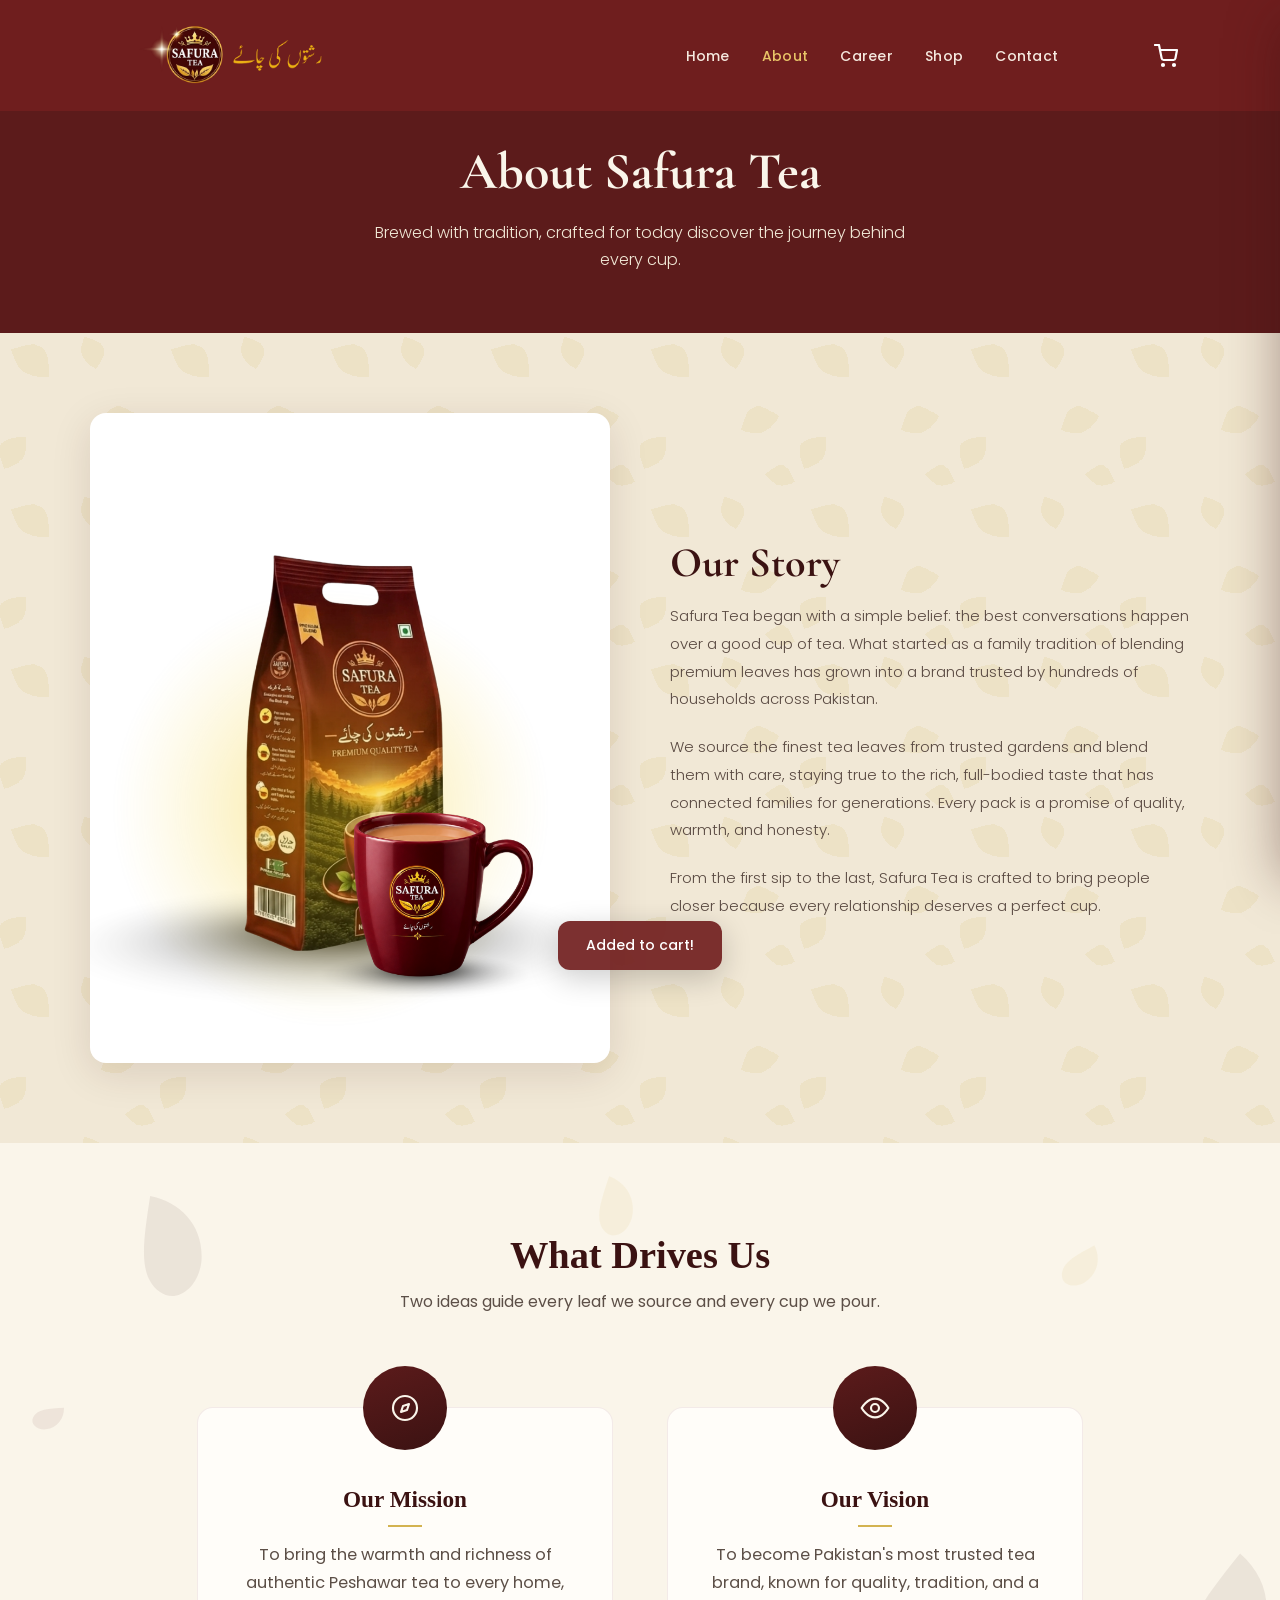
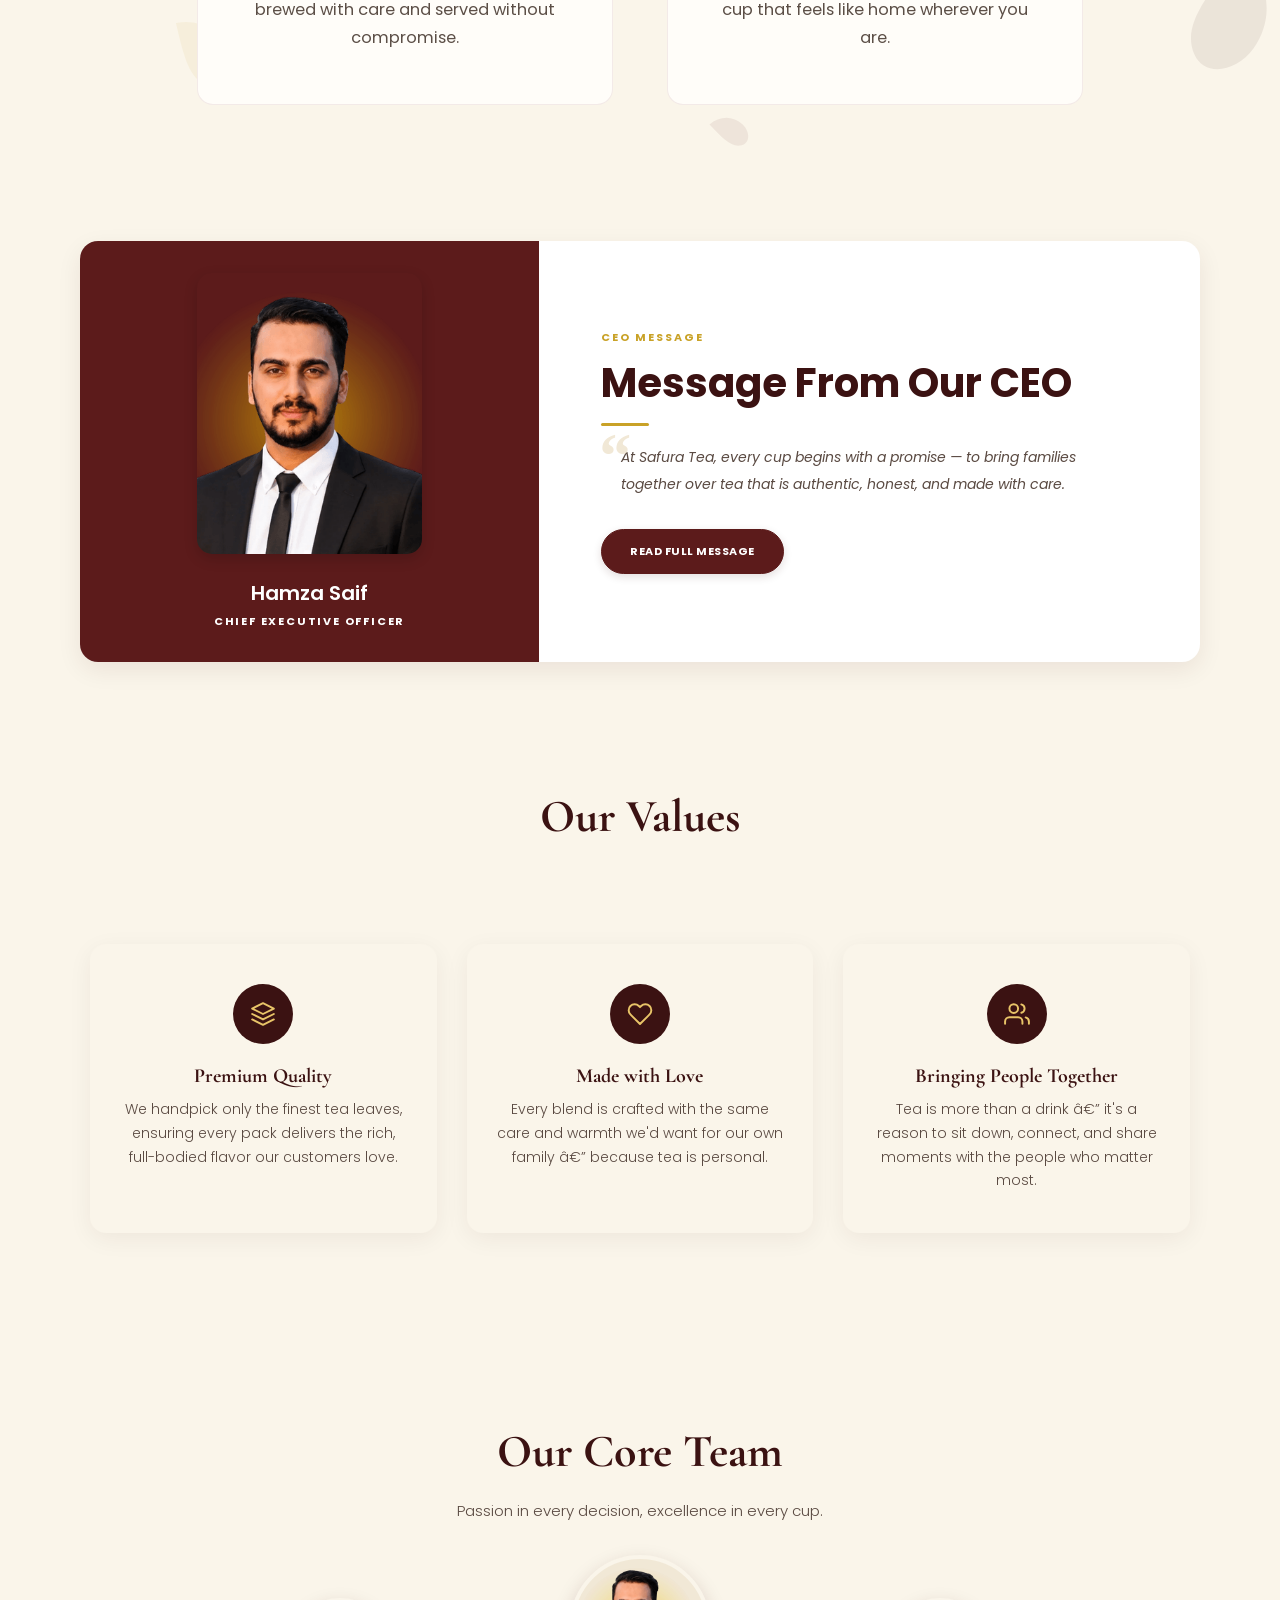
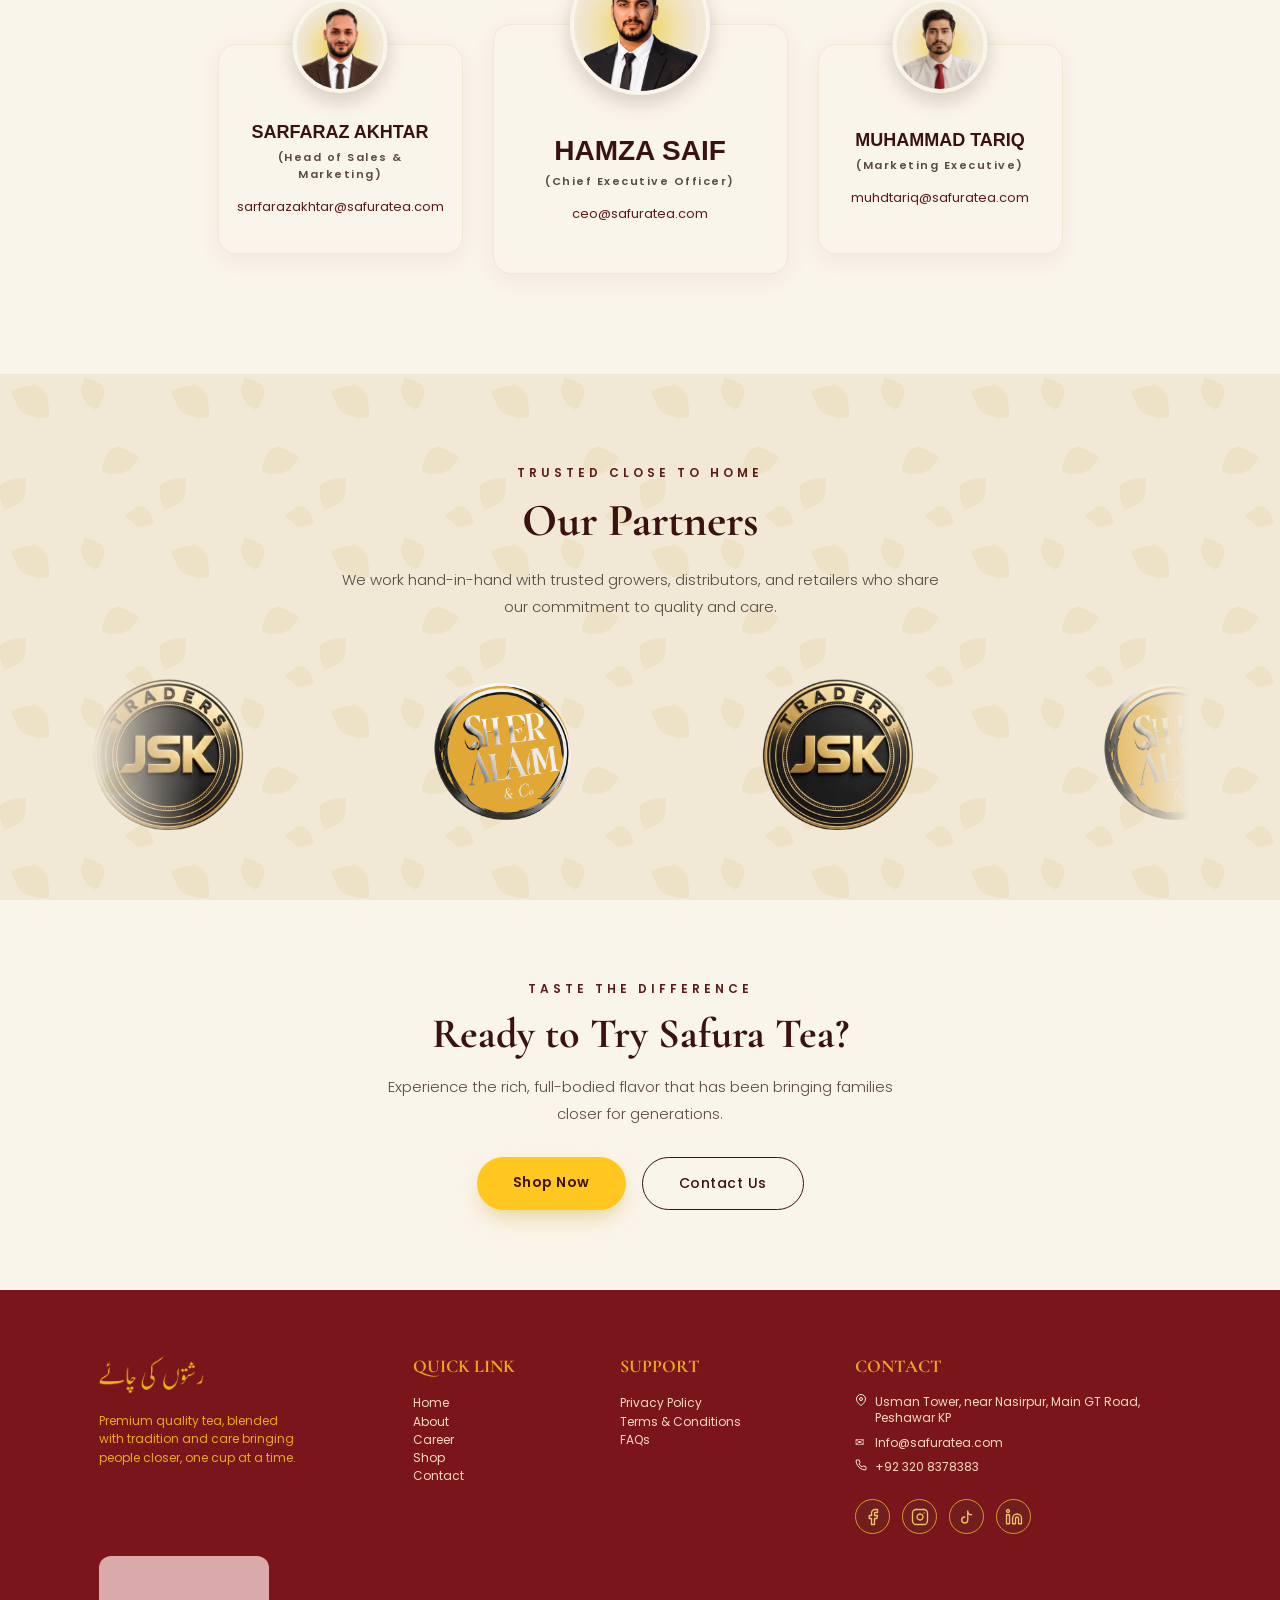
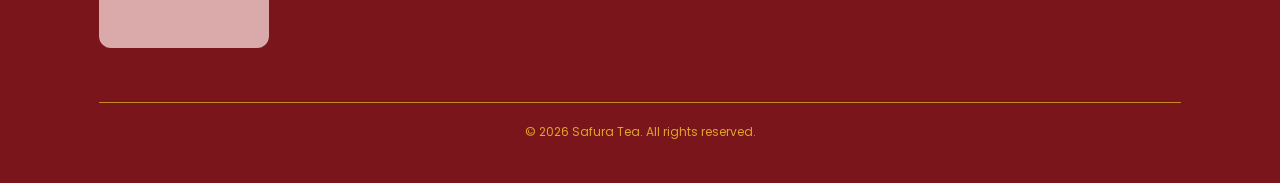
==== about/index.html @ 5a447c7a "Add clean page URLs" ====
<!DOCTYPE html>
<html lang="en">
<head>
<meta charset="UTF-8">
<meta name="viewport" content="width=device-width, initial-scale=1.0">
<base href="/">
<title>About Us — Safura Tea</title>
<meta name="description" content="Learn how Safura Tea blends premium leaves with tradition and care â€” bringing families closer, one cup at a time.">
<meta name="theme-color" content="#3b1212">
<link rel="preconnect" href="https://fonts.googleapis.com">
<link rel="preconnect" href="https://fonts.gstatic.com" crossorigin>
<link href="https://fonts.googleapis.com/css2?family=Cormorant+Garamond:wght@500;600;700&family=Poppins:wght@300;400;500;600;700&display=swap" rel="stylesheet">
<link rel="stylesheet" href="css/style.css?v=5">
<link rel="stylesheet" href="css/about.css">
<noscript>
  <style>
    .section-reveal, .reveal-left, .reveal-right { opacity: 1 !important; transform: none !important; }
  </style>
</noscript>
</head>
<body>

<!-- NAVBAR -->
<nav class="navbar">
  <div class="nav-left">
    <img src="assets/images/Logo-3.webp" alt="Safura Tea logo">
  </div>
  <ul class="nav-links" id="navLinks">
    <li><a href="/#home">Home</a></li>
    <li><a href="/about" style="color:var(--gold-light);">About</a></li>
    <li><a href="/career">Career</a></li>
    <li><a href="/shop">Shop</a></li>
    <li><a href="/contact">Contact</a></li>
  </ul>
  <div class="nav-right">
    <button class="cart-btn" aria-label="Cart">
      <svg viewBox="0 0 24 24" fill="none" stroke-width="1.8" stroke-linecap="round" stroke-linejoin="round"><circle cx="9" cy="21" r="1"/><circle cx="20" cy="21" r="1"/><path d="M1 1h4l2.68 13.39a2 2 0 0 0 2 1.61h9.72a2 2 0 0 0 2-1.61L23 6H6"/></svg>
      <span class="cart-count">0</span>
    </button>
    <div class="hamburger" id="hamburger" role="button" aria-label="Menu">
      <span></span><span></span><span></span>
    </div>
  </div>
</nav>

<!-- ABOUT HERO -->
<div class="about-hero">
  <h1>About Safura Tea</h1>
  <p>Brewed with tradition, crafted for today discover the journey behind every cup.</p>
</div>

<!-- ABOUT STORY -->
<section class="about-story section-reveal" id="story">
  <div class="about-story-grid">
    <div class="about-story-img reveal-left">
      <img src="assets/images/product-1.png" alt="Safura Tea pack">
    </div>
    <div class="about-story-text reveal-right">
      <h2>Our Story</h2>
      <p>Safura Tea began with a simple belief: the best conversations happen over a good cup of tea. What started as a family tradition of blending premium leaves has grown into a brand trusted by hundreds of households across Pakistan.</p>
      <p>We source the finest tea leaves from trusted gardens and blend them with care, staying true to the rich, full-bodied taste that has connected families for generations. Every pack is a promise of quality, warmth, and honesty.</p>
      <p>From the first sip to the last, Safura Tea is crafted to bring people closer because every relationship deserves a perfect cup.</p>
    </div>
  </div>
</section>

<!-- ABOUT MISSION & VISION -->
<section class="mv-section">
  <div class="mv-leaf" style="top:6%;  left:8%;  width:130px; height:130px; transform:rotate(-18deg);">
    <svg viewBox="0 0 100 100"><path d="M50 8c22 12 32 36 22 60-8 18-28 26-38 12-12-17 0-40 16-72z" fill="var(--maroon-dark)"/></svg>
  </div>
  <div class="mv-leaf" style="top:14%; left:82%; width:60px;  height:60px; transform:rotate(35deg);">
    <svg viewBox="0 0 100 100"><path d="M50 8c22 12 32 36 22 60-8 18-28 26-38 12-12-17 0-40 16-72z" fill="var(--gold)"/></svg>
  </div>
  <div class="mv-leaf" style="top:38%; left:2%;  width:44px;  height:44px; transform:rotate(60deg);">
    <svg viewBox="0 0 100 100"><path d="M50 8c22 12 32 36 22 60-8 18-28 26-38 12-12-17 0-40 16-72z" fill="var(--maroon)"/></svg>
  </div>
  <div class="mv-leaf" style="top:70%; left:12%; width:95px;  height:95px; transform:rotate(-40deg);">
    <svg viewBox="0 0 100 100"><path d="M50 8c22 12 32 36 22 60-8 18-28 26-38 12-12-17 0-40 16-72z" fill="var(--gold)"/></svg>
  </div>
  <div class="mv-leaf" style="top:60%; left:90%; width:150px; height:150px; transform:rotate(12deg);">
    <svg viewBox="0 0 100 100"><path d="M50 8c22 12 32 36 22 60-8 18-28 26-38 12-12-17 0-40 16-72z" fill="var(--maroon-dark)"/></svg>
  </div>
  <div class="mv-leaf" style="top:85%; left:55%; width:52px;  height:52px; transform:rotate(-70deg);">
    <svg viewBox="0 0 100 100"><path d="M50 8c22 12 32 36 22 60-8 18-28 26-38 12-12-17 0-40 16-72z" fill="var(--maroon)"/></svg>
  </div>
  <div class="mv-leaf" style="top:4%;  left:45%; width:75px;  height:75px; transform:rotate(-8deg);">
    <svg viewBox="0 0 100 100"><path d="M50 8c22 12 32 36 22 60-8 18-28 26-38 12-12-17 0-40 16-72z" fill="var(--gold)"/></svg>
  </div>

  <div class="mv-section-head">
    <h2>What Drives Us</h2>
    <p>Two ideas guide every leaf we source and every cup we pour.</p>
  </div>

  <div class="mv-grid">

    <div class="mv-card">
      <div class="mv-icon">
        <svg viewBox="0 0 24 24">
          <circle cx="12" cy="12" r="9"/>
          <polygon points="15 9 13.5 13.5 9 15 10.5 10.5 15 9"/>
        </svg>
      </div>
      <h3>Our Mission</h3>
      <p>To bring the warmth and richness of authentic Peshawar tea to every home, brewed with care and served without compromise.</p>
    </div>

    <div class="mv-card">
      <div class="mv-icon">
        <svg viewBox="0 0 24 24">
          <path d="M2 12s4-7 10-7 10 7 10 7-4 7-10 7-10-7-10-7z"/>
          <circle cx="12" cy="12" r="3"/>
        </svg>
      </div>
      <h3>Our Vision</h3>
      <p>To become Pakistan's most trusted tea brand, known for quality, tradition, and a cup that feels like home wherever you are.</p>
    </div>

  </div>
</section>

<!-- ABOUT CEO MESSAGE -->
<section class="ceo-message section-reveal" id="ceo-message">
  <div class="ceo-message-inner">
    <div class="ceo-message-profile">
      <div class="ceo-message-photo">
        <img src="assets/images/CEO.png" alt="Hamza Saif, CEO and Founder of Safura Tea">
      </div>
      <div class="ceo-message-name">Hamza Saif</div>
      <div class="ceo-message-role">Chief Executive Officer</div>
    </div>
    <div class="ceo-message-content">
      <div class="eyebrow">CEO Message</div>
      <h2 class="section-title">Message From Our CEO</h2>
      <p class="ceo-message-lead">At Safura Tea, every cup begins with a promise — to bring families together over tea that is authentic, honest, and made with care.</p>
      <div class="ceo-message-full" id="ceoMessageFull" hidden>
        <p>Safura Tea was built on a love of tea and the moments it brings to life. From a quiet cup at the start of the day to conversations shared with family and friends, we believe tea has a special way of bringing people closer.</p>
        <p>We carefully select and blend tea leaves to create the rich, satisfying taste our customers look forward to. Quality, care, and respect for the traditions behind every cup guide the work we do.</p>
        <p>Thank you for making Safura Tea part of your homes and your everyday moments. We remain committed to serving you with honesty and care, and to making every cup feel like a warm welcome.</p>
        <p class="ceo-message-sign">Hamza Saif<br><span>Chief Executive Officer, Safura Tea</span></p>
      </div>
      <button class="ceo-message-btn" id="ceoMessageToggle"
              aria-expanded="false" aria-controls="ceoMessageFull">Read Full Message</button>
    </div>
  </div>
</section>

<!-- ABOUT VALUES -->
<section class="about-values section-reveal" id="values">
  <div class="section-inner" >
    <h2 class="section-title">Our Values</h2>
  </div>
  <div class="about-values-grid">
    <div class="about-value-card">
      <div class="about-value-icon">
        <svg viewBox="0 0 24 24" fill="none" stroke-width="1.8" stroke-linecap="round" stroke-linejoin="round">
          <path d="M12 2L2 7l10 5 10-5-10-5z"/>
          <path d="M2 17l10 5 10-5"/>
          <path d="M2 12l10 5 10-5"/>
        </svg>
      </div>
      <h3>Premium Quality</h3>
      <p>We handpick only the finest tea leaves, ensuring every pack delivers the rich, full-bodied flavor our customers love.</p>
    </div>
    <div class="about-value-card">
      <div class="about-value-icon">
        <svg viewBox="0 0 24 24" fill="none" stroke-width="1.8" stroke-linecap="round" stroke-linejoin="round">
          <path d="M20.84 4.61a5.5 5.5 0 0 0-7.78 0L12 5.67l-1.06-1.06a5.5 5.5 0 0 0-7.78 7.78l1.06 1.06L12 21.23l7.78-7.78 1.06-1.06a5.5 5.5 0 0 0 0-7.78z"/>
        </svg>
      </div>
      <h3>Made with Love</h3>
      <p>Every blend is crafted with the same care and warmth we'd want for our own family â€” because tea is personal.</p>
    </div>
    <div class="about-value-card">
      <div class="about-value-icon">
        <svg viewBox="0 0 24 24" fill="none" stroke-width="1.8" stroke-linecap="round" stroke-linejoin="round">
          <path d="M17 21v-2a4 4 0 0 0-4-4H5a4 4 0 0 0-4 4v2"/>
          <circle cx="9" cy="7" r="4"/>
          <path d="M23 21v-2a4 4 0 0 0-3-3.87"/>
          <path d="M16 3.13a4 4 0 0 1 0 7.75"/>
        </svg>
      </div>
      <h3>Bringing People Together</h3>
      <p>Tea is more than a drink â€” it's a reason to sit down, connect, and share moments with the people who matter most.</p>
    </div>
  </div>
</section>

<!-- ABOUT TEAM -->
<section class="about-team section-reveal" id="team">
  <div class="section-inner">
    <h2 class="section-title">Our Core Team</h2>
    <p class="team-intro">Passion in every decision, excellence in every cup.</p>
  </div>
  <div class="team-grid">

    <div class="team-card team-card-side">
      <div class="team-photo-circle">
        <img src="assets/images/Head of Sales & Marketing.png" alt="Photo of Sales Manager">
      </div>
      <div class="team-info">
        <h3>SARFARAZ AKHTAR</h3>
        <span class="team-role">(Head of Sales & Marketing)</span>
        <div class="team-contact">
          <a href="mailto:sarfarazakhtar@safuratea.com" target="_blank" rel="noopener noreferrer">
            <!-- <svg viewBox="0 0 24 24" fill="none" stroke-width="1.8" stroke-linecap="round" stroke-linejoin="round"><path d="M4 4h16c1.1 0 2 .9 2 2v12c0 1.1-.9 2-2 2H4c-1.1 0-2-.9-2-2V6c0-1.1.9-2 2-2z"/><path d="M22 6l-10 7L2 6"/></svg> -->
            <span>sarfarazakhtar@safuratea.com</span>
          </a>
        </div>
      </div>
    </div>

    <div class="team-card ceo-card">
      <div class="team-photo-circle">
        <img src="assets/images/CEO.png" alt="Photo of the CEO and Founder">
      </div>
      <div class="team-info">
        <h3>HAMZA SAIF</h3>
        <span class="team-role">(Chief Executive Officer)</span>
        <div class="team-contact">
          <a href="mailto:ceo@safuratea.com" target="_blank" rel="noopener noreferrer">
            <!-- <svg viewBox="0 0 24 24" fill="none" stroke-width="1.8" stroke-linecap="round" stroke-linejoin="round"><path d="M4 4h16c1.1 0 2 .9 2 2v12c0 1.1-.9 2-2 2H4c-1.1 0-2-.9-2-2V6c0-1.1.9-2 2-2z"/><path d="M22 6l-10 7L2 6"/></svg> -->
            <span>ceo@safuratea.com</span>
          </a>
        </div>
      </div>
    </div>

    <div class="team-card team-card-side">
      <div class="team-photo-circle">
        <img src="assets/images/Digital Marketing Executive.png" alt="Photo of Marketing Executive">
      </div>
      <div class="team-info">
        <h3>MUHAMMAD TARIQ</h3>
        <span class="team-role">(Marketing Executive)</span>
        <div class="team-contact">
          <a href="mailto:muhdtariq@safuratea.com" target="_blank" rel="noopener noreferrer">
            <!-- <svg viewBox="0 0 24 24" fill="none" stroke-width="1.8" stroke-linecap="round" stroke-linejoin="round"><path d="M4 4h16c1.1 0 2 .9 2 2v12c0 1.1-.9 2-2 2H4c-1.1 0-2-.9-2-2V6c0-1.1.9-2 2-2z"/><path d="M22 6l-10 7L2 6"/></svg> -->
            <span>muhdtariq@safuratea.com</span>
          </a>
        </div>
      </div>
    </div>

  </div>
</section>

<!-- ================= ABOUT PARTNERS ================= -->
<section class="about-partners section-reveal" id="partners">
  <div class="section-inner" style="text-align:center; margin-bottom:50px;">
    <div class="eyebrow">Trusted Close To Home</div>
    <h2 class="section-title">Our Partners</h2>
    <p class="partners-intro">We work hand-in-hand with trusted growers, distributors, and retailers who share our commitment to quality and care.</p>
  </div>

  <div class="partners-marquee">
    <div class="partners-track">
      <!-- Set 1 -->
      <!-- <div class="partner-logo">
        <img src="assets/images/Logo-1.png" alt="Partner logo">
      </div> -->
      <div class="partner-logo">
        <img src="assets/images/JSK.png" alt="Partner logo">
      </div>
      <div class="partner-logo">
        <img src="assets/images/SHER ALAM.png" alt="Partner logo">
      </div>
      <!-- Set 2 (duplicate for seamless loop) -->
      <div class="partner-logo">
        <img src="assets/images/JSK.png" alt="Partner logo">
      </div>
      <div class="partner-logo">
        <img src="assets/images/SHER ALAM.png" alt="Partner logo">
      </div>
    </div>
  </div>
</section>

<!-- ABOUT CTA -->
<section class="about-cta">
  <div class="eyebrow">Taste the Difference</div>
  <h2 class="section-title">Ready to Try Safura Tea?</h2>
  <p>Experience the rich, full-bodied flavor that has been bringing families closer for generations.</p>
  <div style="display:flex; gap:16px; justify-content:center; flex-wrap:wrap;">
    <a href="/shop" class="btn-gold">Shop Now</a>
    <a href="/contact" class="btn-outline" style="color:var(--maroon-dark); border-color:var(--maroon-dark);">Contact Us</a>
  </div>
</section>

<!-- FOOTER -->
<footer>
  <div class="footer-grid">
    <div class="footer-col">
      <div class="footer-brand">
        <img src="assets/images/ReshtooTea_Urdu-footer.png" alt="Safura Tea logo" loading="lazy">
      </div>
      <p class="footer-desc">Premium quality tea, blended with tradition and care bringing people closer, one cup at
        a time.</p>
    </div>
    <div class="footer-col">
      <!-- <h4>Quick Links</h4> -->
      <h3>Quick Link</h3>
      <a href="/#home">Home</a>
      <a href="/about">About</a>
      <a href="/career">Career</a>
      <a href="/shop">Shop</a>
      <a href="/contact">Contact</a>
    </div>
    <div class="footer-col">
      <!-- <h4>Support</h4> -->
      <h3>Support</h3>
      <a href="#">Privacy Policy </a>
      <a href="#">Terms &amp; Conditions</a>
      <a href="#">FAQs</a>
    </div>
    <div class="footer-col">
      <!-- <h4>Get in Touch</h4> -->
      <h3>Contact</h3>
      <p>Usman Tower, near Nasirpur, Main GT Road, Peshawar KP</p>
      <p>Info@safuratea.com</p>
      <p>+92 320 8378383</p>

      <div class="footer-social" aria-label="Safura Tea social media">
        <div class="social-links">
          <a href="https://www.facebook.com/safurateaofficial" target="_blank" rel="noopener noreferrer" class="social-link" aria-label="Facebook"><svg
              viewBox="0 0 24 24" fill="none" stroke-width="1.8" stroke-linecap="round" stroke-linejoin="round">
              <path d="M18 2h-3a5 5 0 0 0-5 5v3H7v4h3v8h4v-8h3l1-4h-4V7a1 1 0 0 1 1-1h3z" />
            </svg></a>
          <a href="https://www.instagram.com/safurateaofficial/" target="_blank" rel="noopener noreferrer" class="social-link" aria-label="Instagram"><svg
              viewBox="0 0 24 24" fill="none" stroke-width="1.8" stroke-linecap="round" stroke-linejoin="round">
              <rect x="2" y="2" width="20" height="20" rx="5" ry="5" />
              <path d="M16 11.37A4 4 0 1 1 12.63 8 4 4 0 0 1 16 11.37z" />
              <line x1="17.5" y1="6.5" x2="17.51" y2="6.5" />
            </svg></a>
          <a href="https://www.tiktok.com/@safurateaofficial" target="_blank" rel="noopener noreferrer" class="social-link" aria-label="TikTok"><svg
              viewBox="0 0 24 24" fill="none" stroke-width="1.8" stroke-linecap="round" stroke-linejoin="round">
              <path d="M9 12a4 4 0 1 0 4 4V4a5 5 0 0 0 5 5" />
            </svg></a>
          <a href="https://www.linkedin.com/company/safuratea/" target="_blank" rel="noopener noreferrer" class="social-link" aria-label="LinkedIn"><svg
              viewBox="0 0 24 24" fill="none" stroke-width="1.8" stroke-linecap="round" stroke-linejoin="round">
              <path d="M16 8a6 6 0 0 1 6 6v7h-4v-7a2 2 0 0 0-2-2 2 2 0 0 0-2 2v7h-4v-7a6 6 0 0 1 6-6z" />
              <rect x="2" y="9" width="4" height="12" />
              <circle cx="4" cy="4" r="2" />
            </svg></a>
        </div>
      </div>
    </div>

    <div class="footer-right">
      <div class="location">
        <h4>Our Location</h4>
        <a href="https://www.google.com/maps/search/?api=1&query=Usman+Tower+near+Nasirpur+Main+GT+Road+Peshawar+KP"
          target="_blank" rel="noopener noreferrer" class="map-link">
          <div class="map-container">
            <iframe
              src="https://maps.google.com/maps?q=Usman+Tower+near+Nasirpur+Main+GT+Road+Peshawar+KP&t=&z=15&ie=UTF8&iwloc=&output=embed"
              width="100%" height="150" style="border:0; pointer-events: none;" allowfullscreen="" loading="lazy"
              referrerpolicy="no-referrer-when-downgrade">
            </iframe>
            <div class="map-overlay">
              <span class="map-pin"></span>
              <span class="map-label">Open in Google Maps</span>
            </div>
          </div>
        </a>
        <p class="address-text">Usman Tower, near Nasirpur, Main GT Road, Peshawar KP</p>
      </div>

      <div class="barcode">
        <h4>Scan for Details</h4>
        <div class="barcode-img">
          <img
            src="https://api.qrserver.com/v1/create-qr-code/?size=200x200&bgcolor=FAF5EA&color=3B1F2B&data=Safura%20Tea%0AProduct%3A%20Premium%20Tea%20500g%0ALocation%3A%20Usman%20Tower%2C%20near%20Nasirpur%2C%20Main%20GT%20Road%2C%20Peshawar%20KP%0APhone%3A%20%2B92%20300%200000000%0AEmail%3A%20hello%40safuratea.pk"
            alt="Safura Tea QR Code" width="160" height="160">
        </div>
      </div>
    </div>
  </div>
  <div class="footer-bottom">
    <span>&copy; 2026 Safura Tea. All rights reserved.</span>
    <span>Designed with care for tea lovers.</span>
  </div>
</footer>

<div class="toast" id="toast">Added to cart!</div>
<script src="js/script.js?v=3"></script>

</body>
</html>
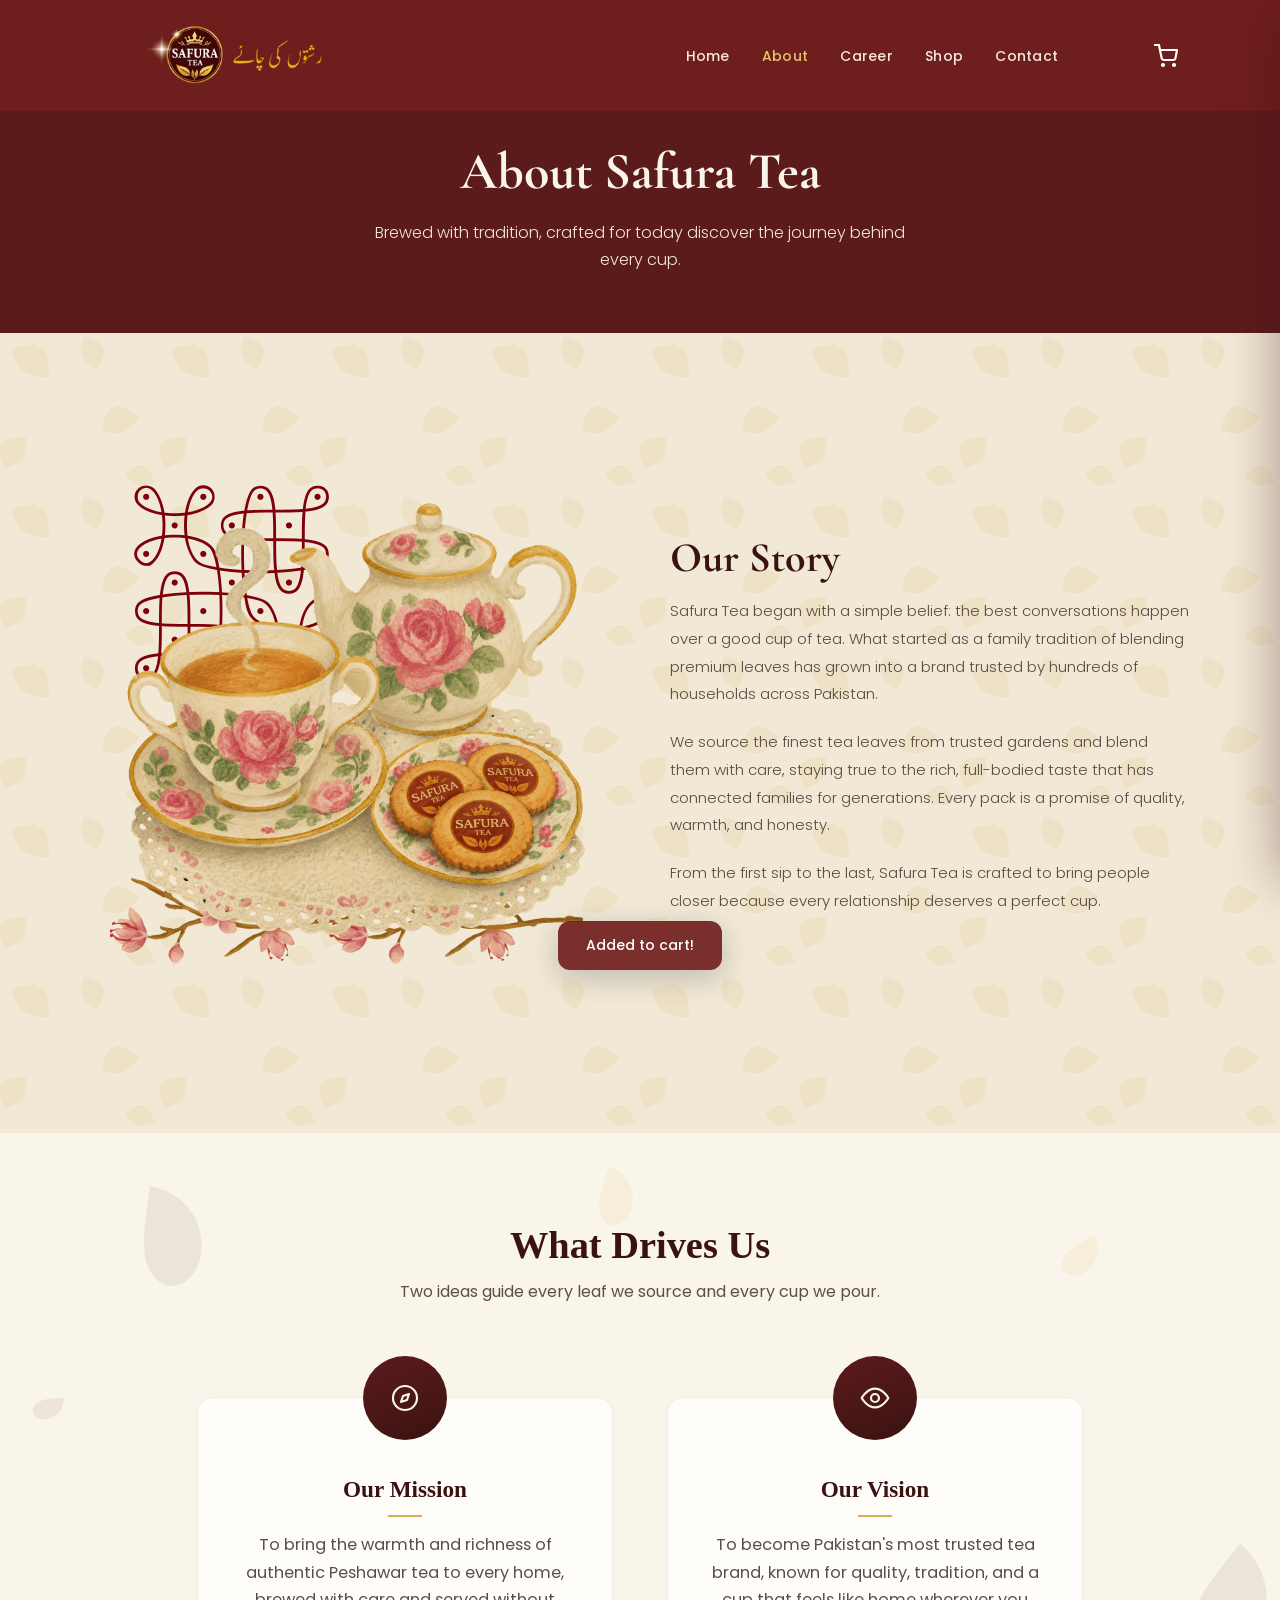
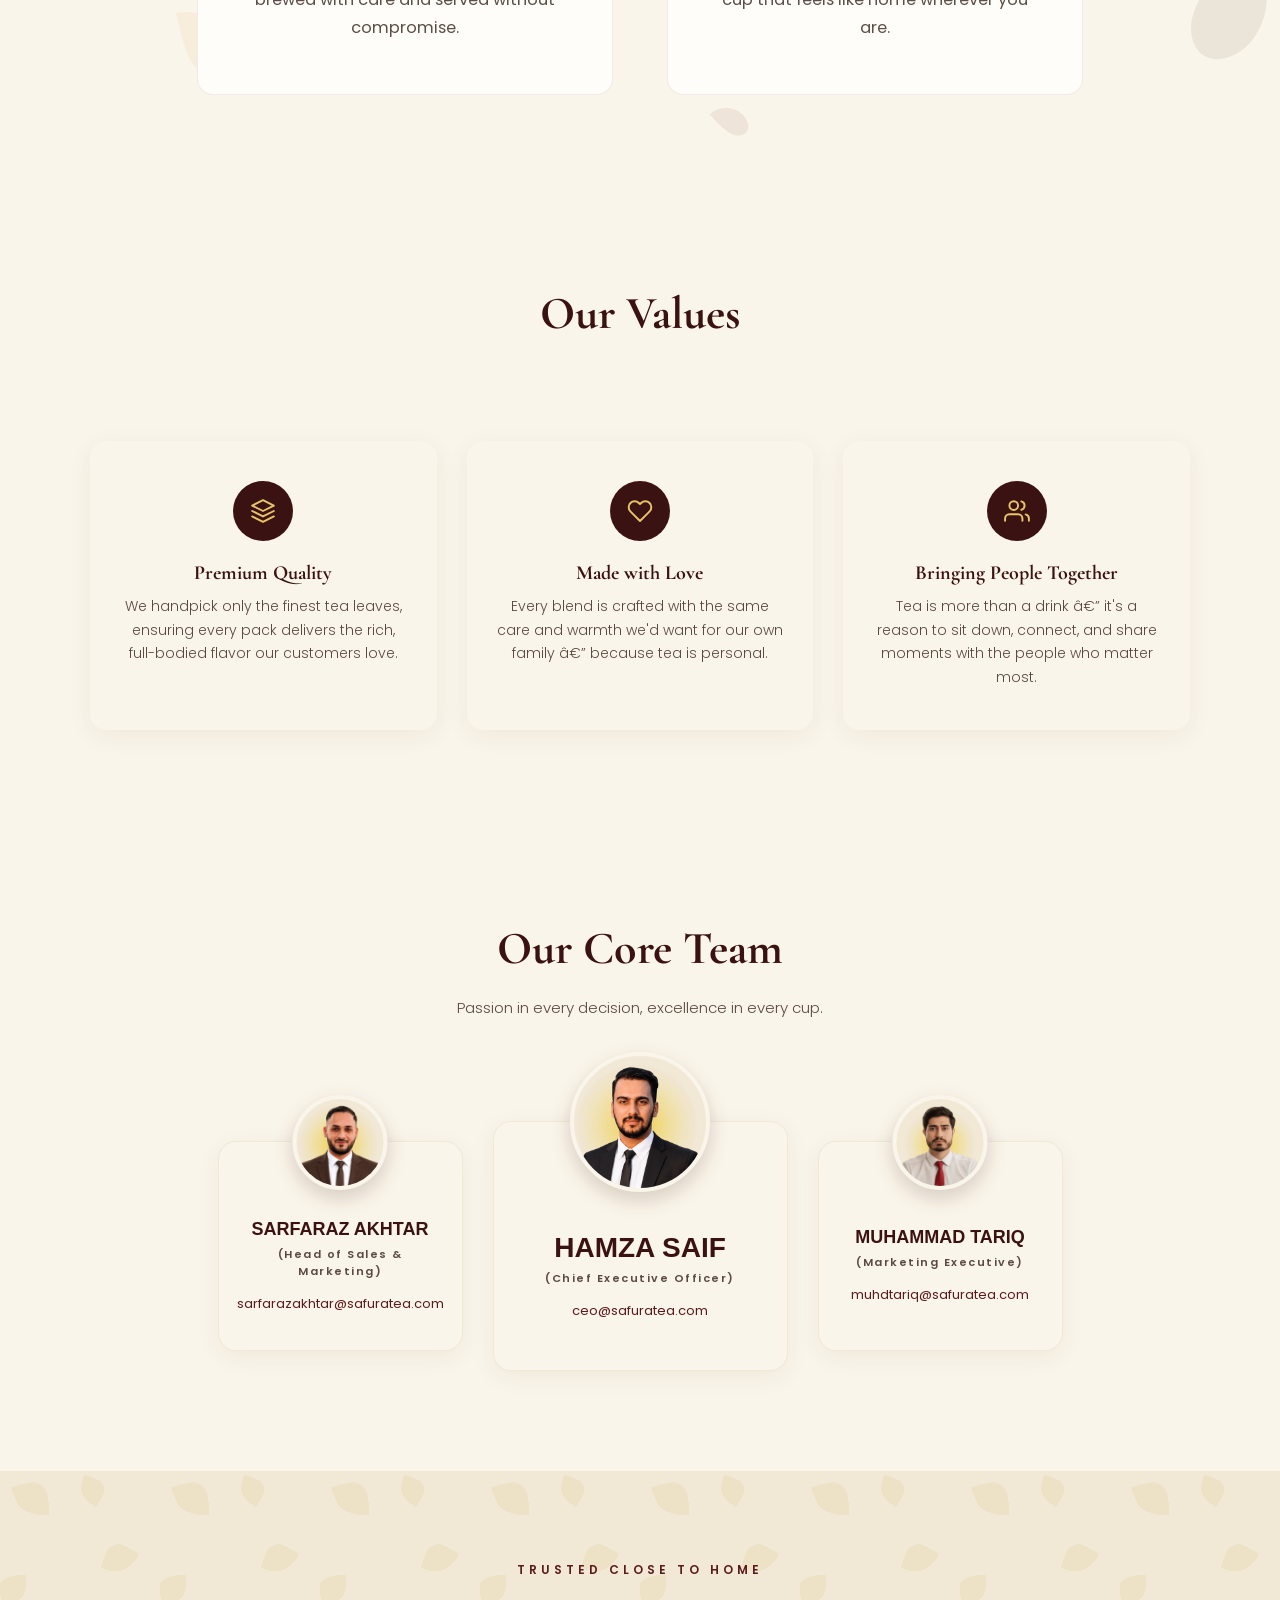
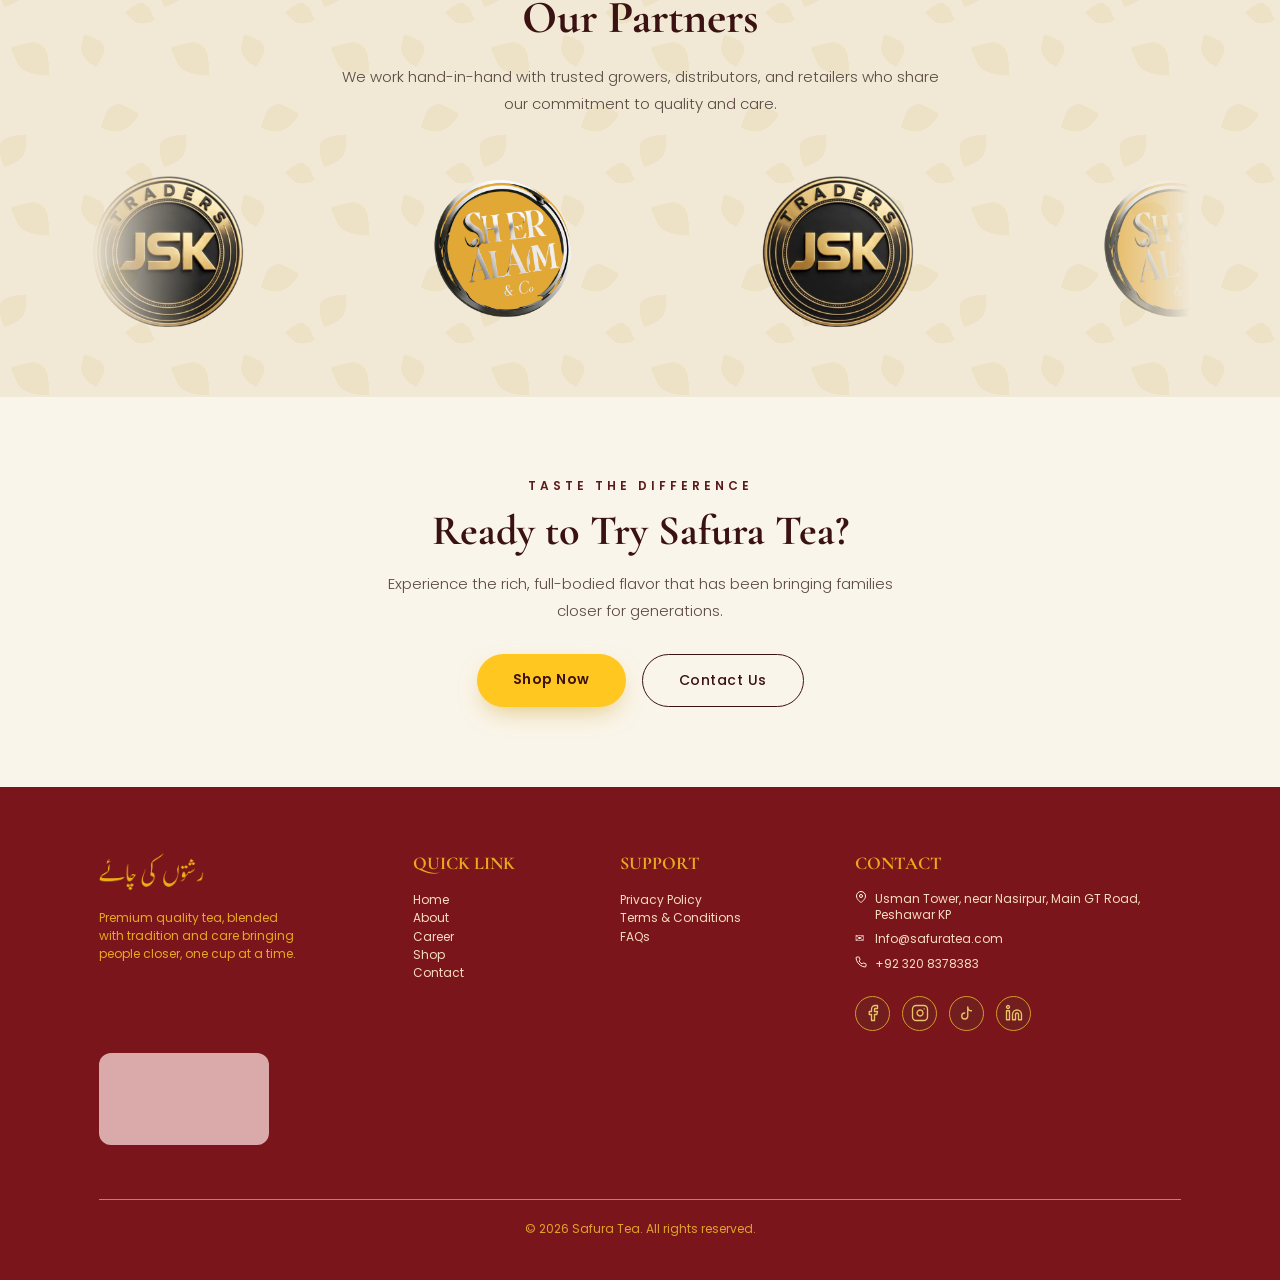
==== commit cd4c8879: "Update the Home page image, story image and more changed" ====
--- a/about/index.html
+++ b/about/index.html
@@ -121,30 +121,31 @@
 </section>
 
 <!-- ABOUT CEO MESSAGE -->
-<section class="ceo-message section-reveal" id="ceo-message">
+<!-- <section class="ceo-message section-reveal" id="ceo-message">
   <div class="ceo-message-inner">
     <div class="ceo-message-profile">
       <div class="ceo-message-photo">
-        <img src="assets/images/CEO.png" alt="Hamza Saif, CEO and Founder of Safura Tea">
-      </div>
-      <div class="ceo-message-name">Hamza Saif</div>
-      <div class="ceo-message-role">Chief Executive Officer</div>
+        <img src="assets/images/CEO Message Pic.jpeg" alt="Hamza Saif, CEO and Founder of Safura Tea">
+      </div>
+      <div class="ceo-message-identity">
+        <div class="ceo-message-name">Hamza Saif</div>
+        <div class="ceo-message-role">Chief Executive Officer</div>
+      </div>
     </div>
     <div class="ceo-message-content">
       <div class="eyebrow">CEO Message</div>
-      <h2 class="section-title">Message From Our CEO</h2>
-      <p class="ceo-message-lead">At Safura Tea, every cup begins with a promise — to bring families together over tea that is authentic, honest, and made with care.</p>
+      <h2 class="section-title">From the Desk of Our CEO</h2>
+      <p class="ceo-message-lead">At Safura Tea, we believe that every cup of tea represents more than taste—it represents connection, tradition, and relationships.When we started Safura Tea, our vision was simple: to bring premium-quality tea with an authentic taste to Pakistani households while building a brand founded on trust, consistency, and excellence.</p>
       <div class="ceo-message-full" id="ceoMessageFull" hidden>
-        <p>Safura Tea was built on a love of tea and the moments it brings to life. From a quiet cup at the start of the day to conversations shared with family and friends, we believe tea has a special way of bringing people closer.</p>
-        <p>We carefully select and blend tea leaves to create the rich, satisfying taste our customers look forward to. Quality, care, and respect for the traditions behind every cup guide the work we do.</p>
-        <p>Thank you for making Safura Tea part of your homes and your everyday moments. We remain committed to serving you with honesty and care, and to making every cup feel like a warm welcome.</p>
-        <p class="ceo-message-sign">Hamza Saif<br><span>Chief Executive Officer, Safura Tea</span></p>
+        <p>Our journey has started from Peshawar, and our ambition is to take the Safura Tea experience to households across Pakistan. As we grow, our commitment remains the same—to deliver quality in every pack, consistency in every cup, and value to every customer and partner.</p>
+        <p>We are grateful to our customers, distributors, retailers, and team members who are becoming part of this journey. Their trust inspires us to keep improving and moving forward.</p>
+        <p>Safura Tea is more than a tea brand. It is our commitment to quality, our respect for tradition, and our belief in the power of relationships.</p>
       </div>
       <button class="ceo-message-btn" id="ceoMessageToggle"
               aria-expanded="false" aria-controls="ceoMessageFull">Read Full Message</button>
     </div>
   </div>
-</section>
+</section> -->
 
 <!-- ABOUT VALUES -->
 <section class="about-values section-reveal" id="values">
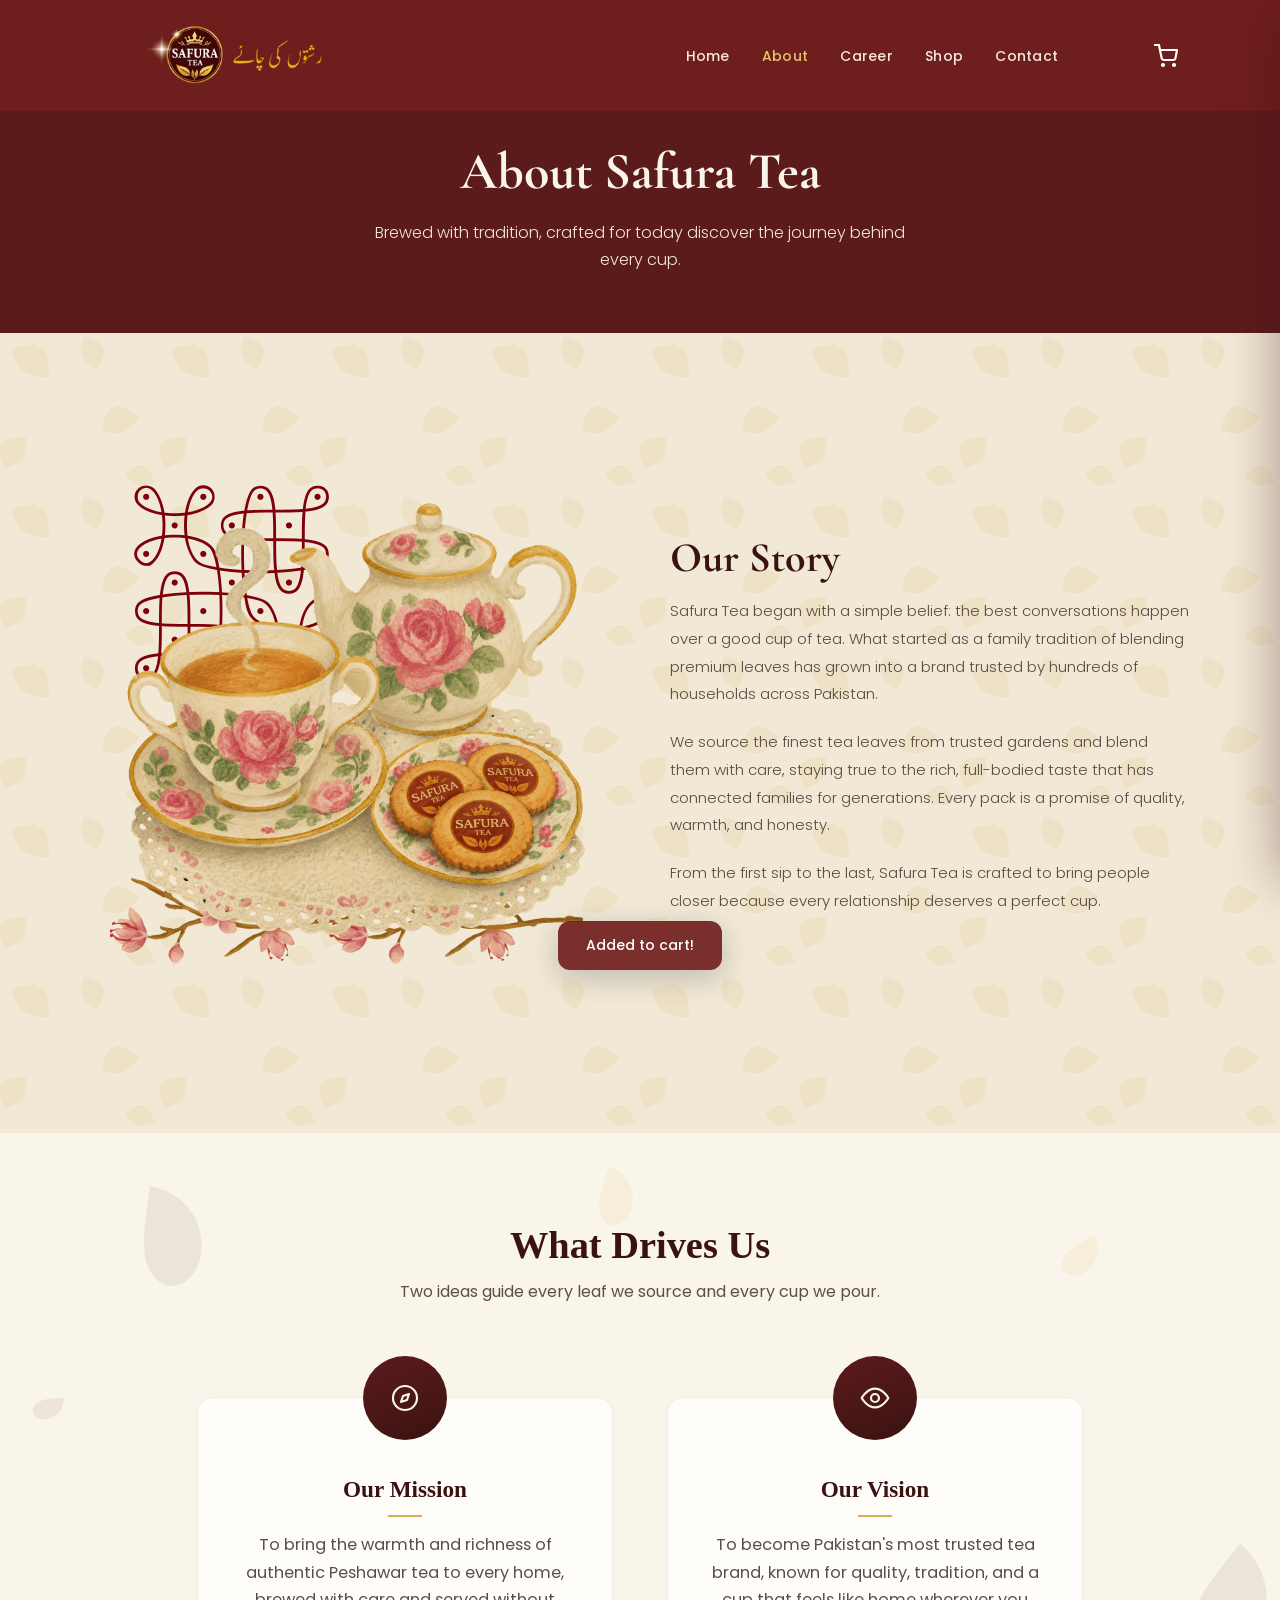
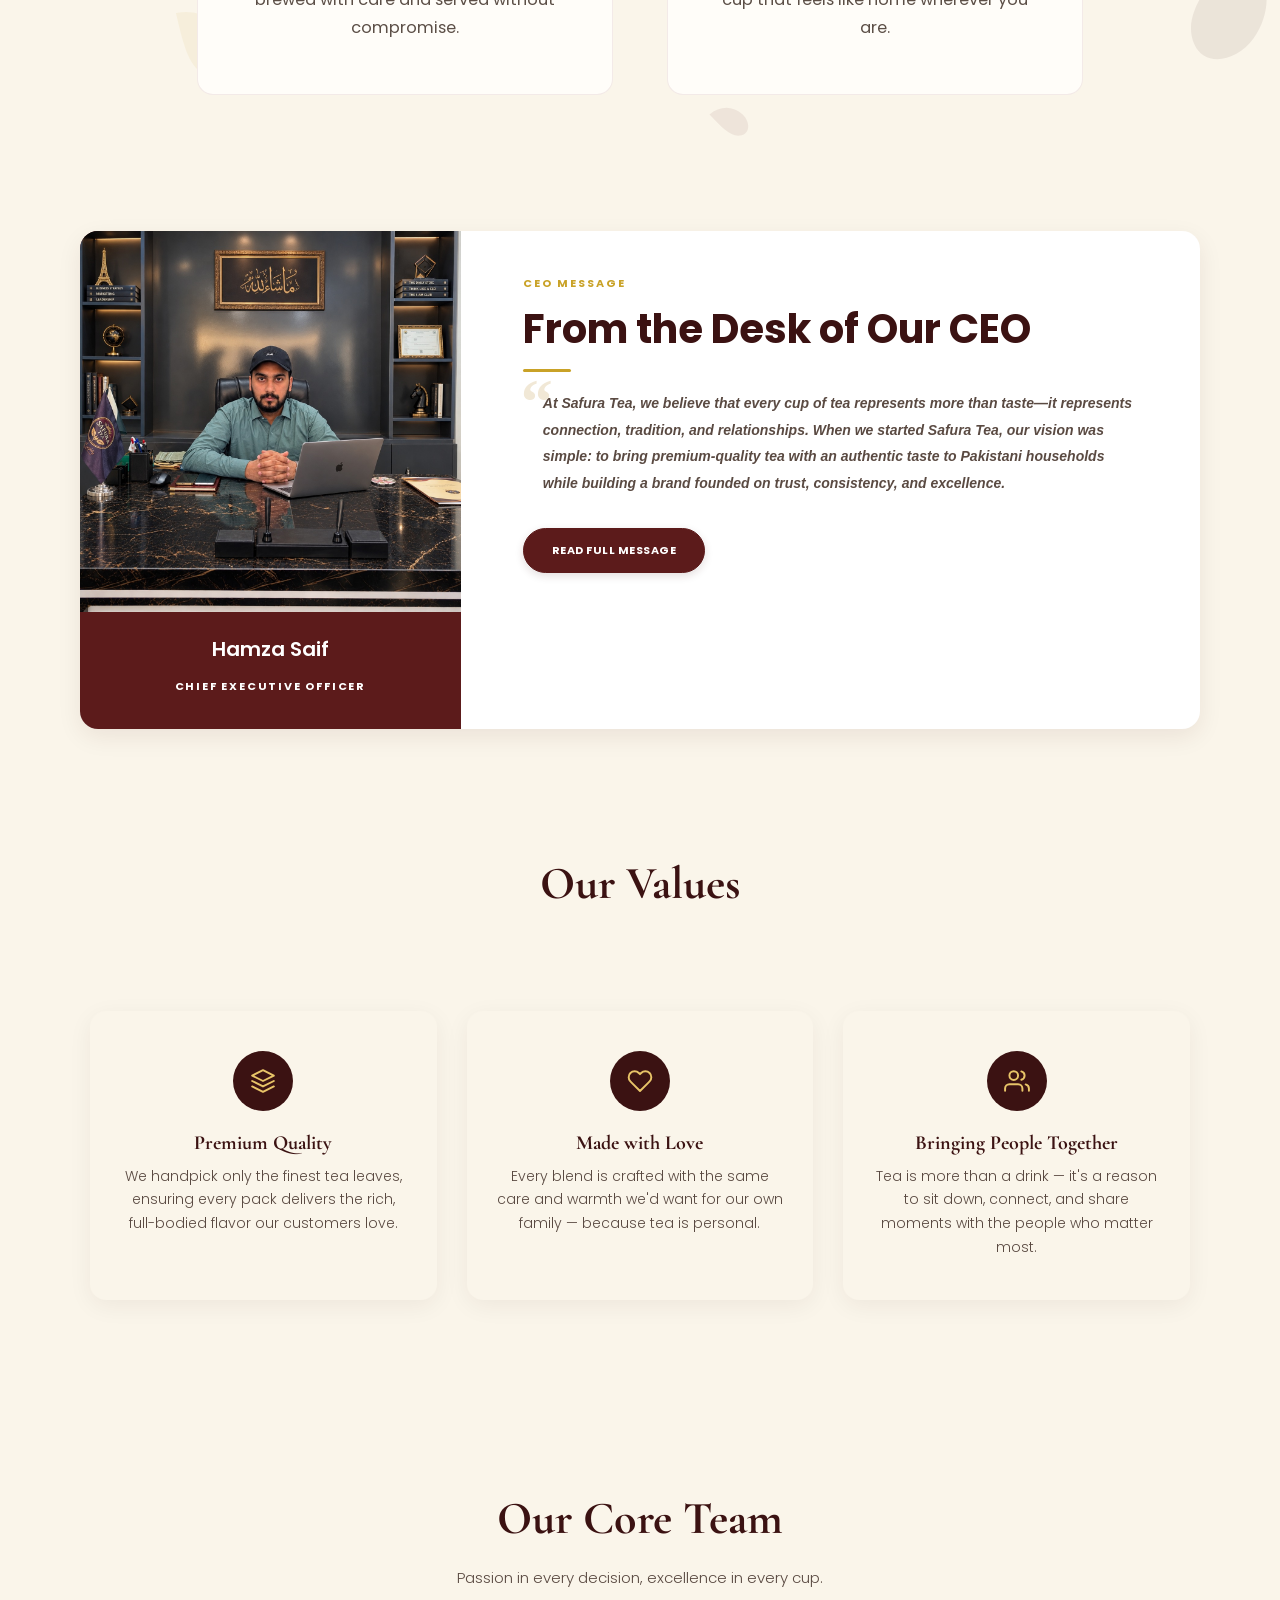
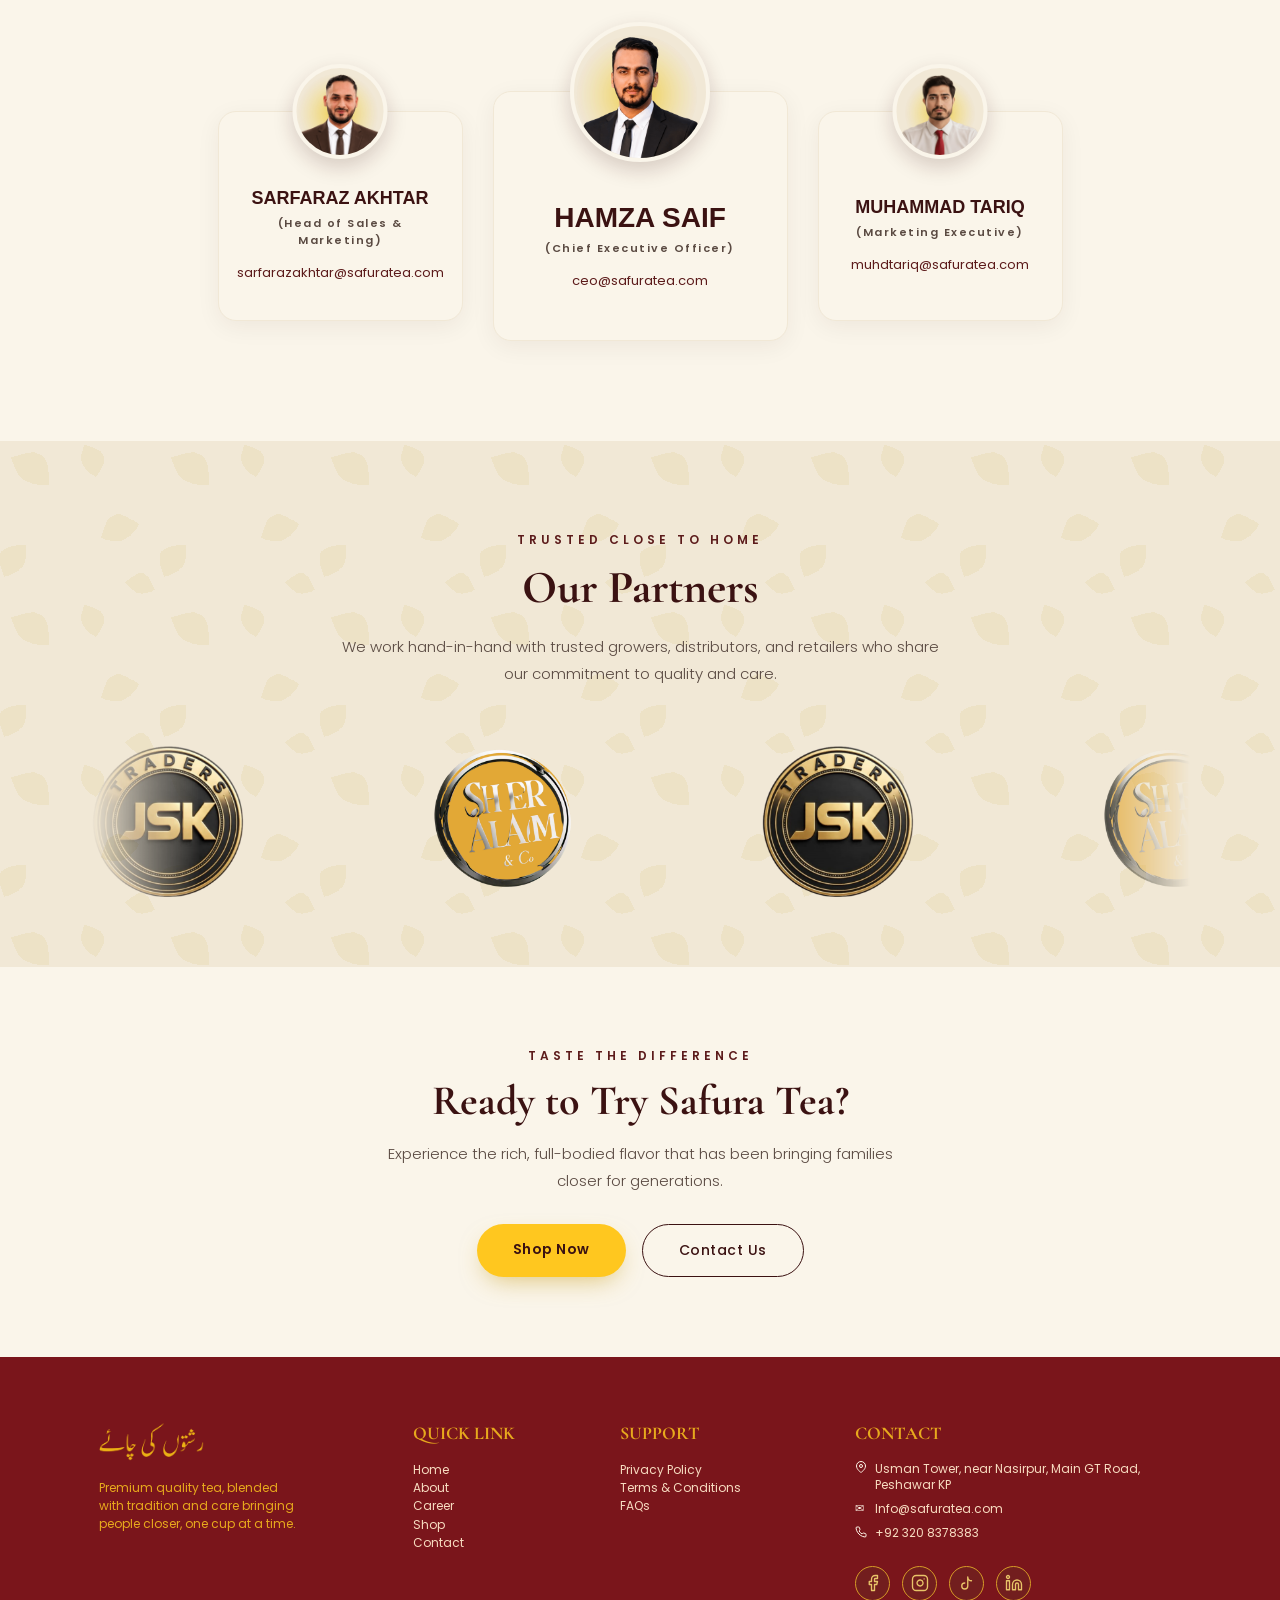
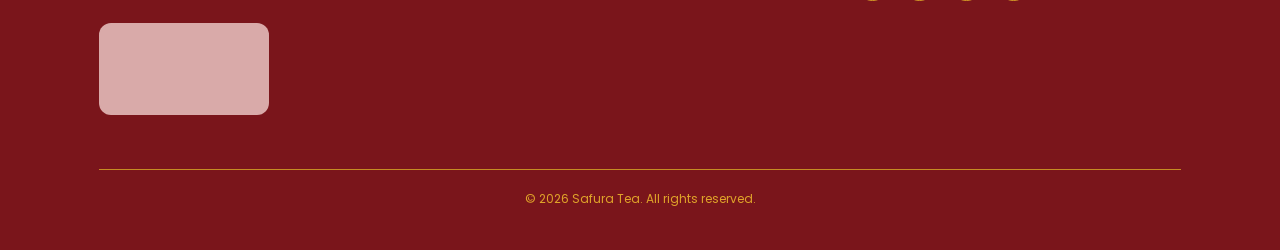
==== commit 3a65e329: "Update CEO Message" ====
--- a/about/index.html
+++ b/about/index.html
@@ -5,7 +5,7 @@
 <meta name="viewport" content="width=device-width, initial-scale=1.0">
 <base href="/">
 <title>About Us — Safura Tea</title>
-<meta name="description" content="Learn how Safura Tea blends premium leaves with tradition and care â€” bringing families closer, one cup at a time.">
+<meta name="description" content="Learn how Safura Tea blends premium leaves with tradition and care — bringing families closer, one cup at a time.">
 <meta name="theme-color" content="#3b1212">
 <link rel="preconnect" href="https://fonts.googleapis.com">
 <link rel="preconnect" href="https://fonts.gstatic.com" crossorigin>
@@ -121,7 +121,7 @@
 </section>
 
 <!-- ABOUT CEO MESSAGE -->
-<!-- <section class="ceo-message section-reveal" id="ceo-message">
+<section class="ceo-message section-reveal" id="ceo-message">
   <div class="ceo-message-inner">
     <div class="ceo-message-profile">
       <div class="ceo-message-photo">
@@ -135,7 +135,7 @@
     <div class="ceo-message-content">
       <div class="eyebrow">CEO Message</div>
       <h2 class="section-title">From the Desk of Our CEO</h2>
-      <p class="ceo-message-lead">At Safura Tea, we believe that every cup of tea represents more than taste—it represents connection, tradition, and relationships.When we started Safura Tea, our vision was simple: to bring premium-quality tea with an authentic taste to Pakistani households while building a brand founded on trust, consistency, and excellence.</p>
+      <p class="ceo-message-lead"><strong> At Safura Tea, we believe that every cup of tea represents more than taste—it represents connection, tradition, and relationships. When we started Safura Tea, our vision was simple: to bring premium-quality tea with an authentic taste to Pakistani households while building a brand founded on trust, consistency, and excellence.</strong></p>
       <div class="ceo-message-full" id="ceoMessageFull" hidden>
         <p>Our journey has started from Peshawar, and our ambition is to take the Safura Tea experience to households across Pakistan. As we grow, our commitment remains the same—to deliver quality in every pack, consistency in every cup, and value to every customer and partner.</p>
         <p>We are grateful to our customers, distributors, retailers, and team members who are becoming part of this journey. Their trust inspires us to keep improving and moving forward.</p>
@@ -145,7 +145,7 @@
               aria-expanded="false" aria-controls="ceoMessageFull">Read Full Message</button>
     </div>
   </div>
-</section> -->
+</section>
 
 <!-- ABOUT VALUES -->
 <section class="about-values section-reveal" id="values">
@@ -171,7 +171,7 @@
         </svg>
       </div>
       <h3>Made with Love</h3>
-      <p>Every blend is crafted with the same care and warmth we'd want for our own family â€” because tea is personal.</p>
+      <p>Every blend is crafted with the same care and warmth we'd want for our own family — because tea is personal.</p>
     </div>
     <div class="about-value-card">
       <div class="about-value-icon">
@@ -183,7 +183,7 @@
         </svg>
       </div>
       <h3>Bringing People Together</h3>
-      <p>Tea is more than a drink â€” it's a reason to sit down, connect, and share moments with the people who matter most.</p>
+      <p>Tea is more than a drink — it's a reason to sit down, connect, and share moments with the people who matter most.</p>
     </div>
   </div>
 </section>
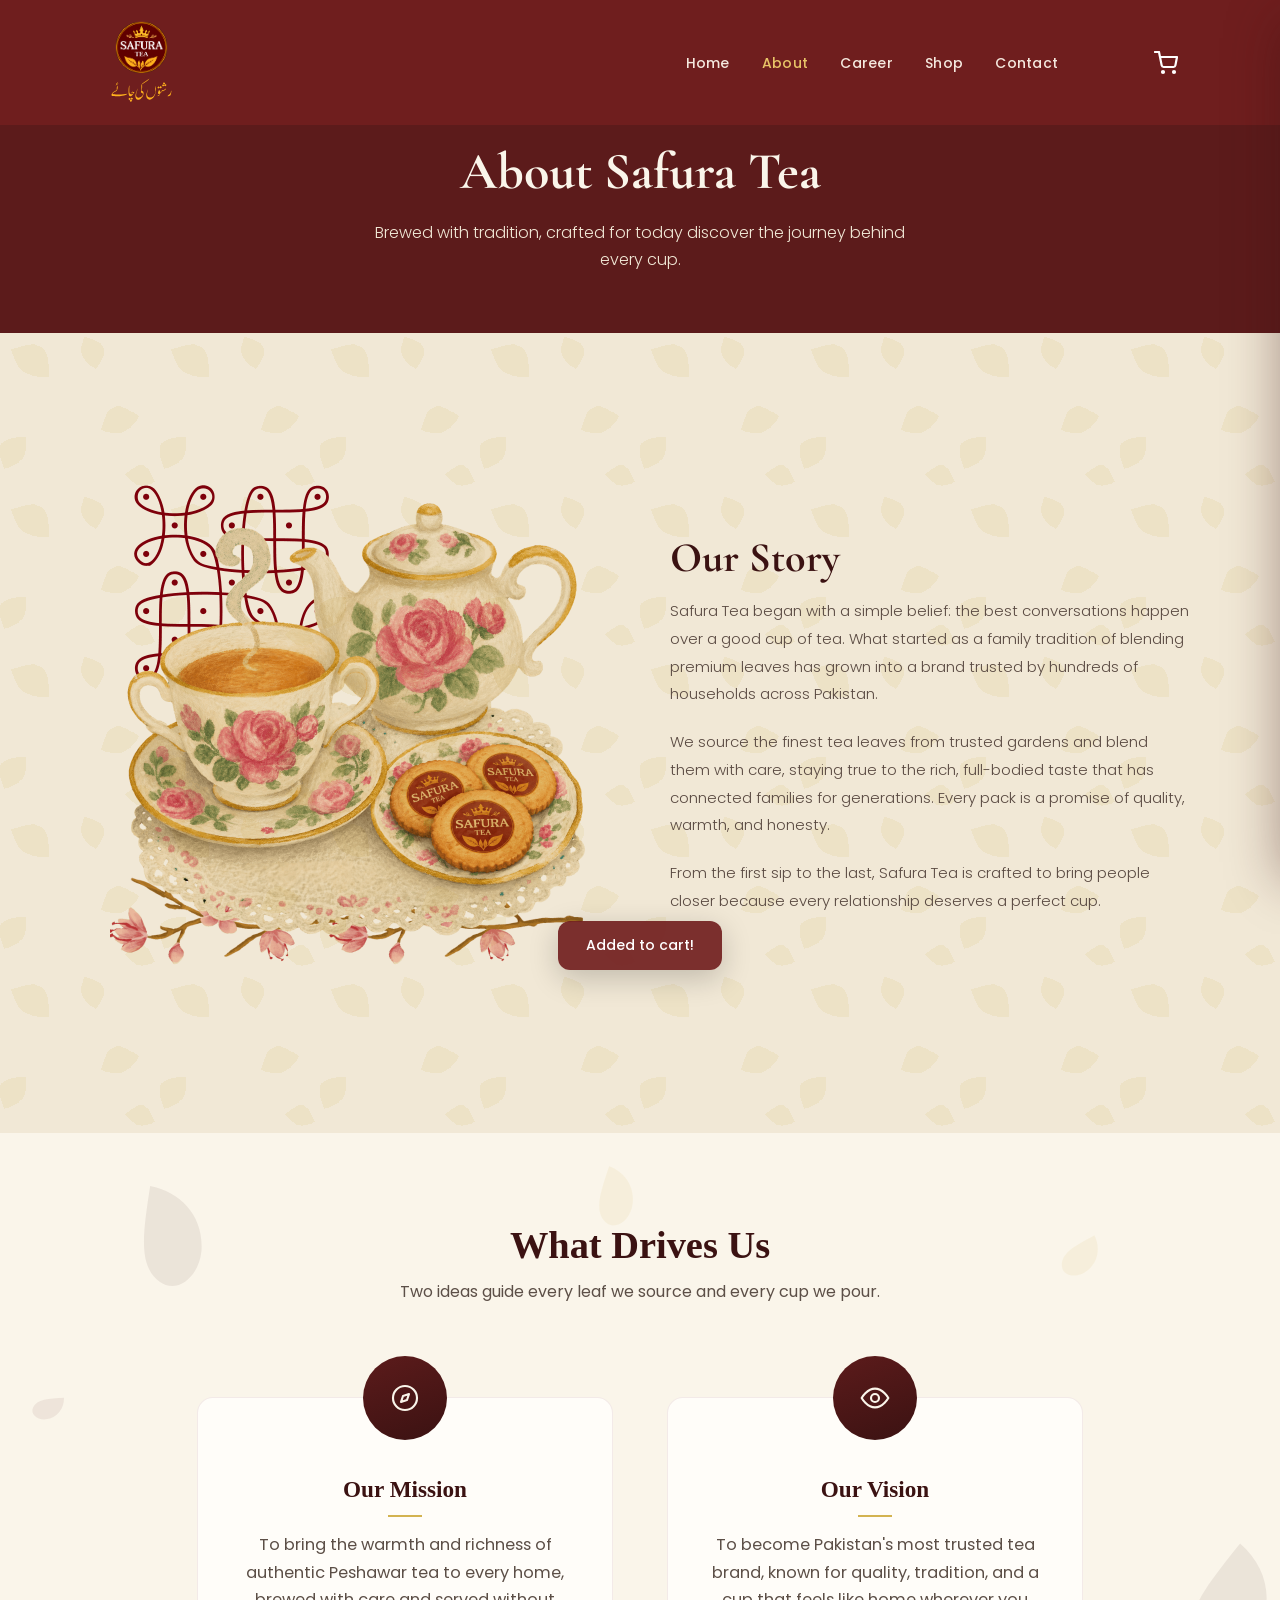
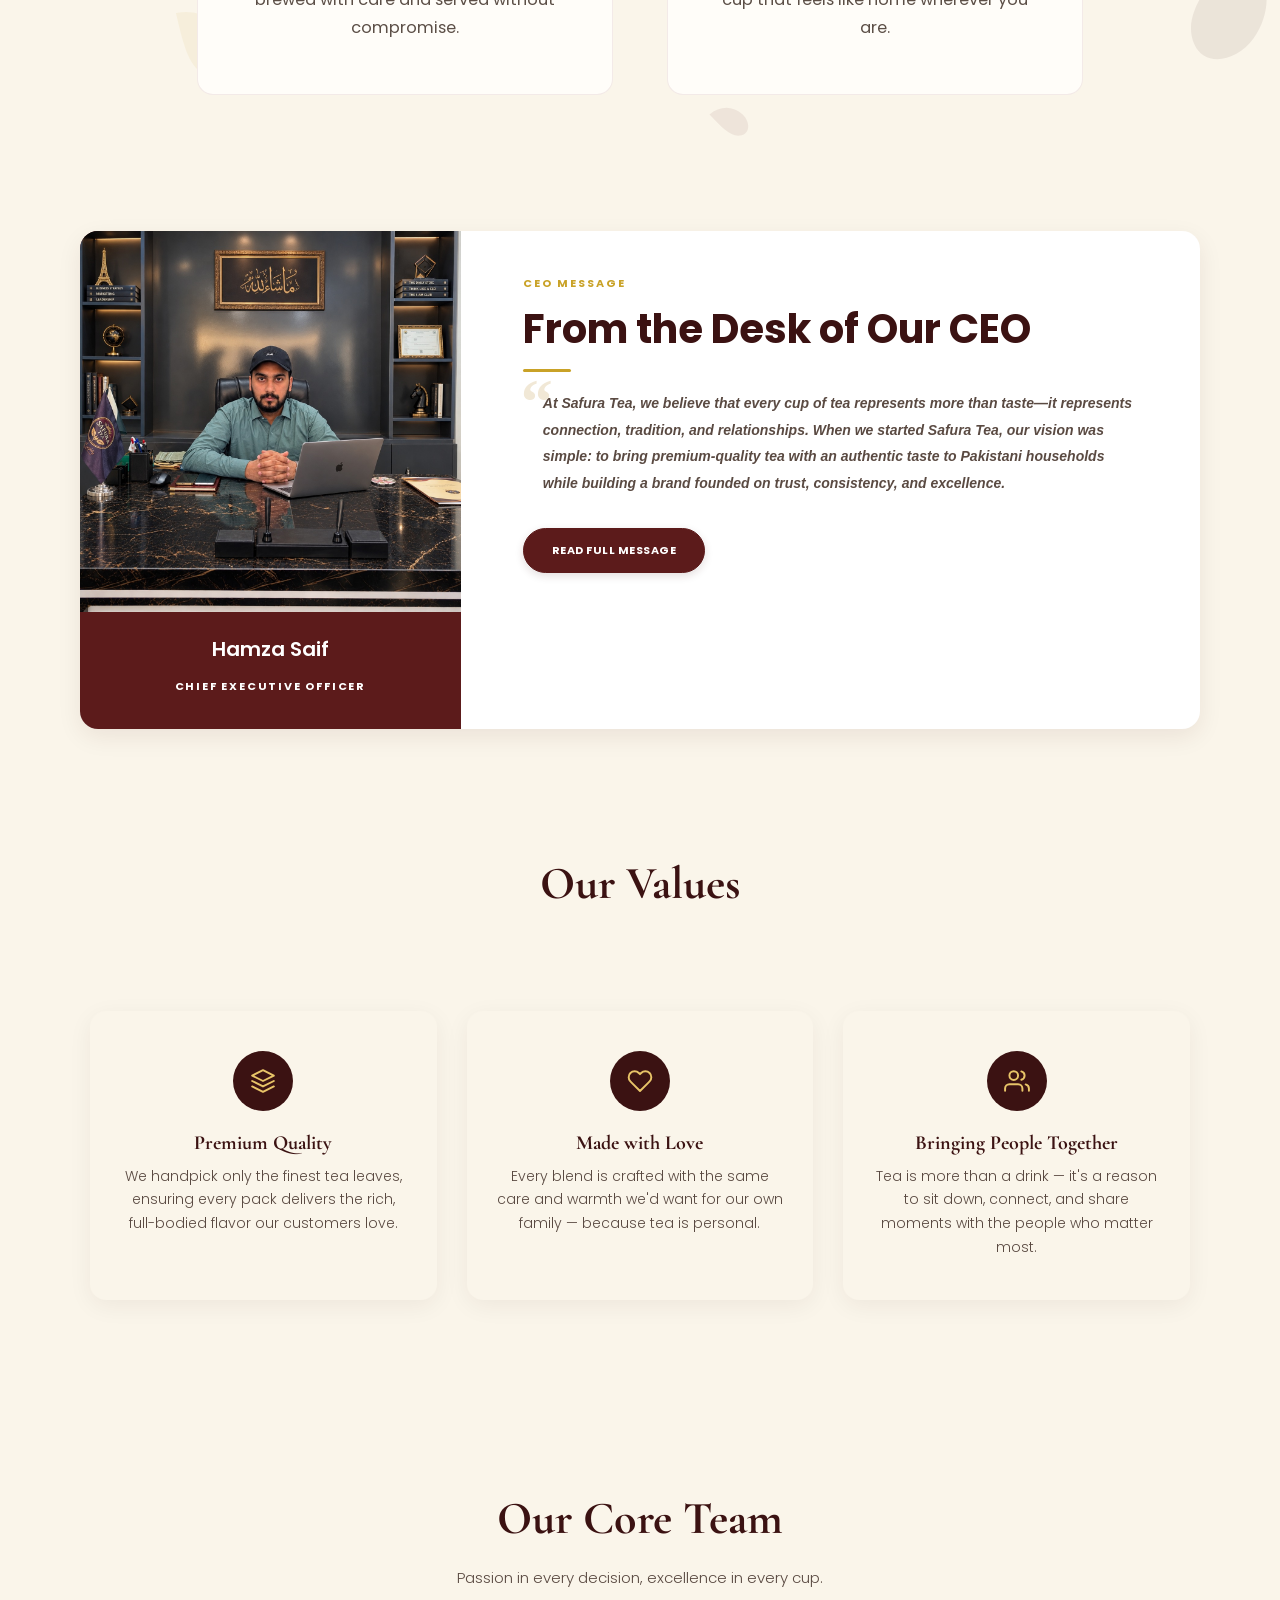
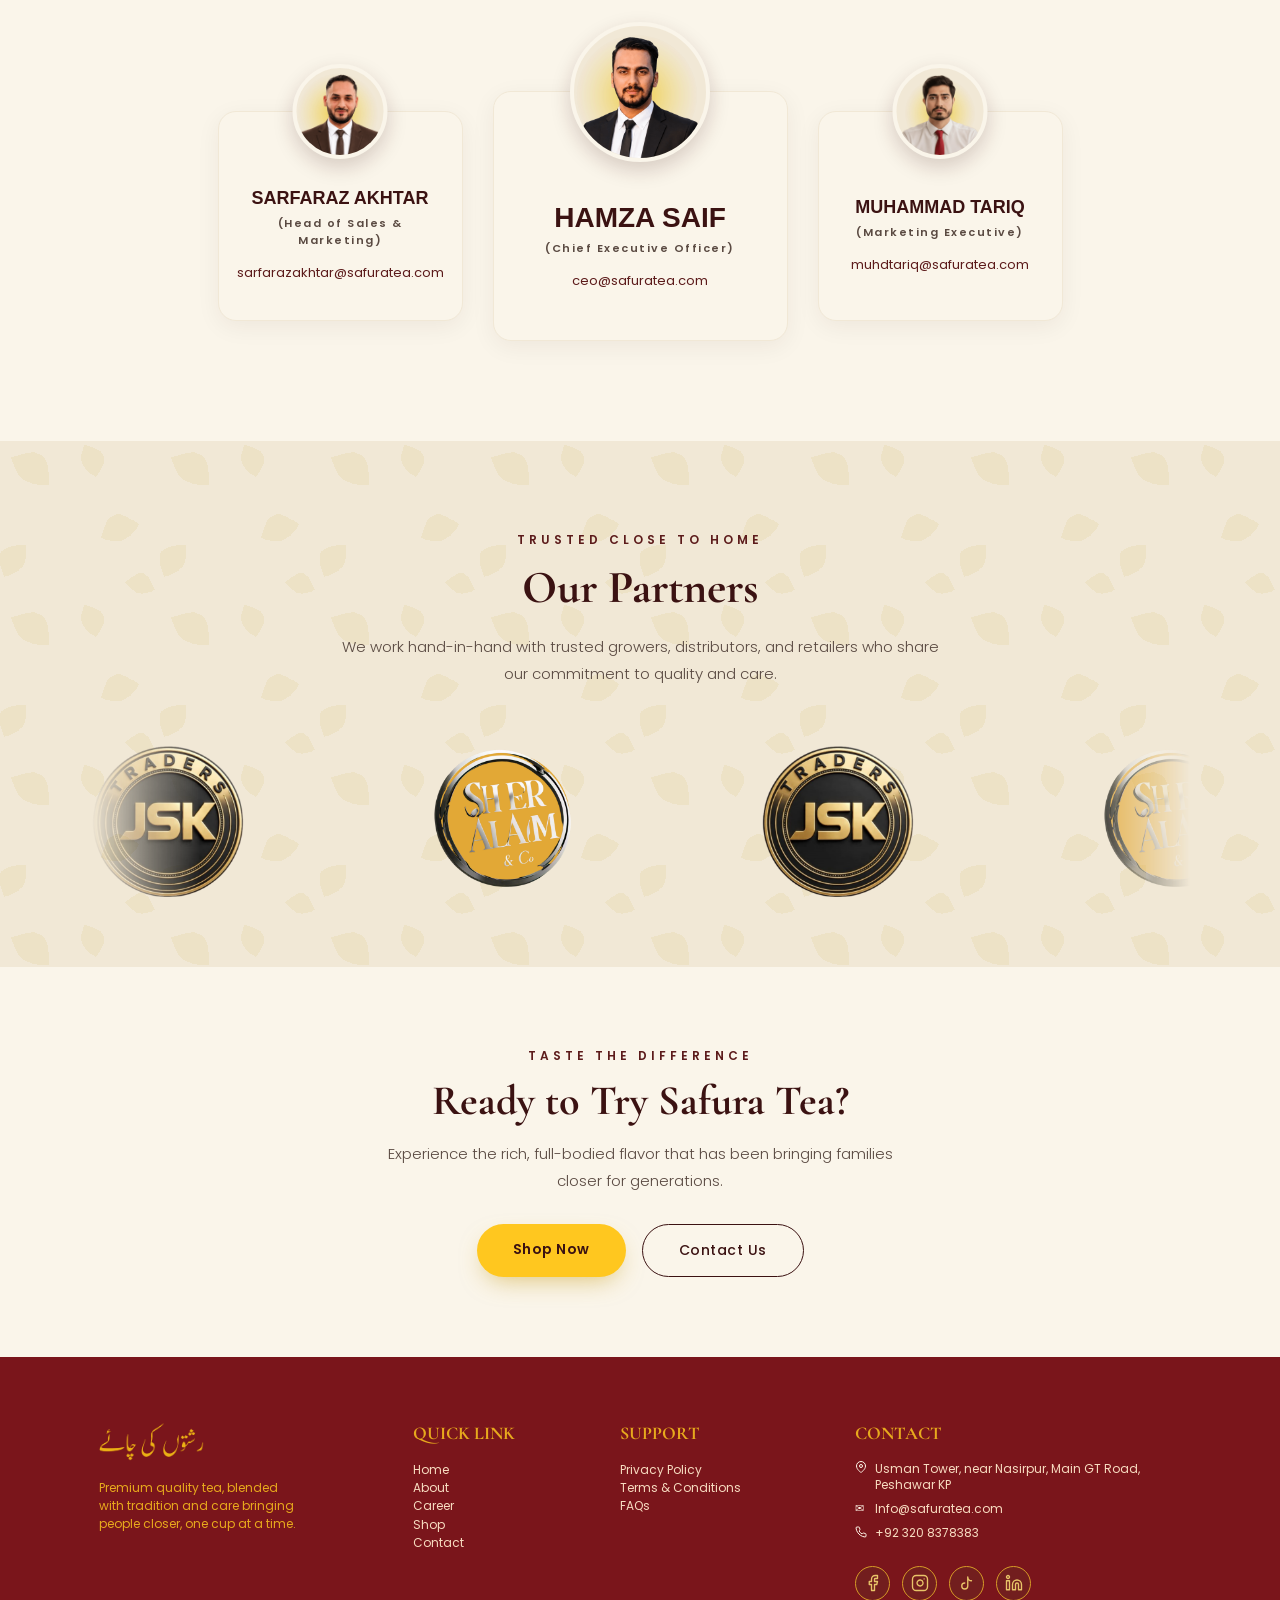
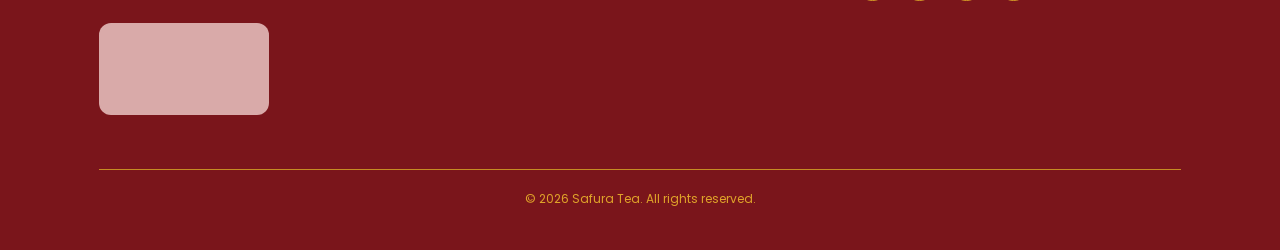
==== commit c03f6148: "Update Logo for the All Pages" ====
--- a/about/index.html
+++ b/about/index.html
@@ -23,7 +23,7 @@
 <!-- NAVBAR -->
 <nav class="navbar">
   <div class="nav-left">
-    <img src="assets/images/Logo-3.webp" alt="Safura Tea logo">
+    <img src="assets/images/SVG Logo for Website.svg" alt="Safura Tea logo">
   </div>
   <ul class="nav-links" id="navLinks">
     <li><a href="/#home">Home</a></li>
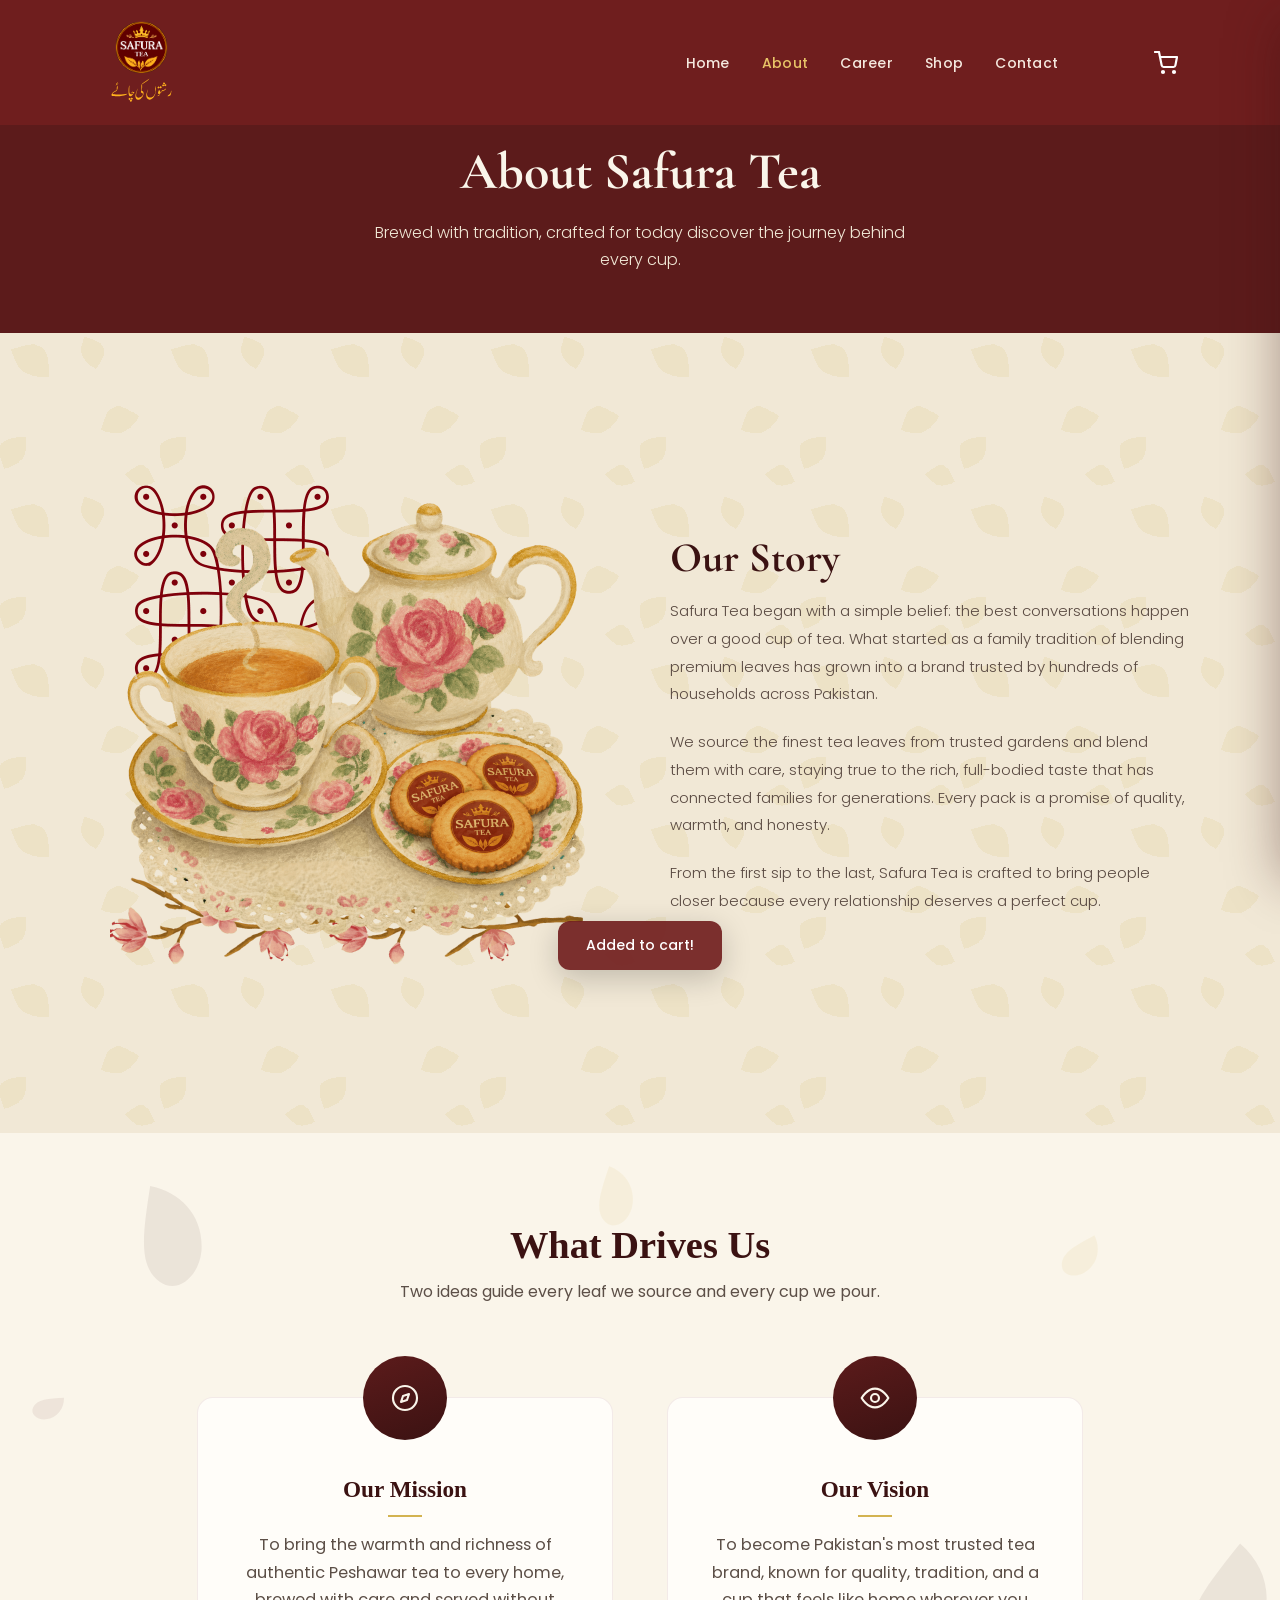
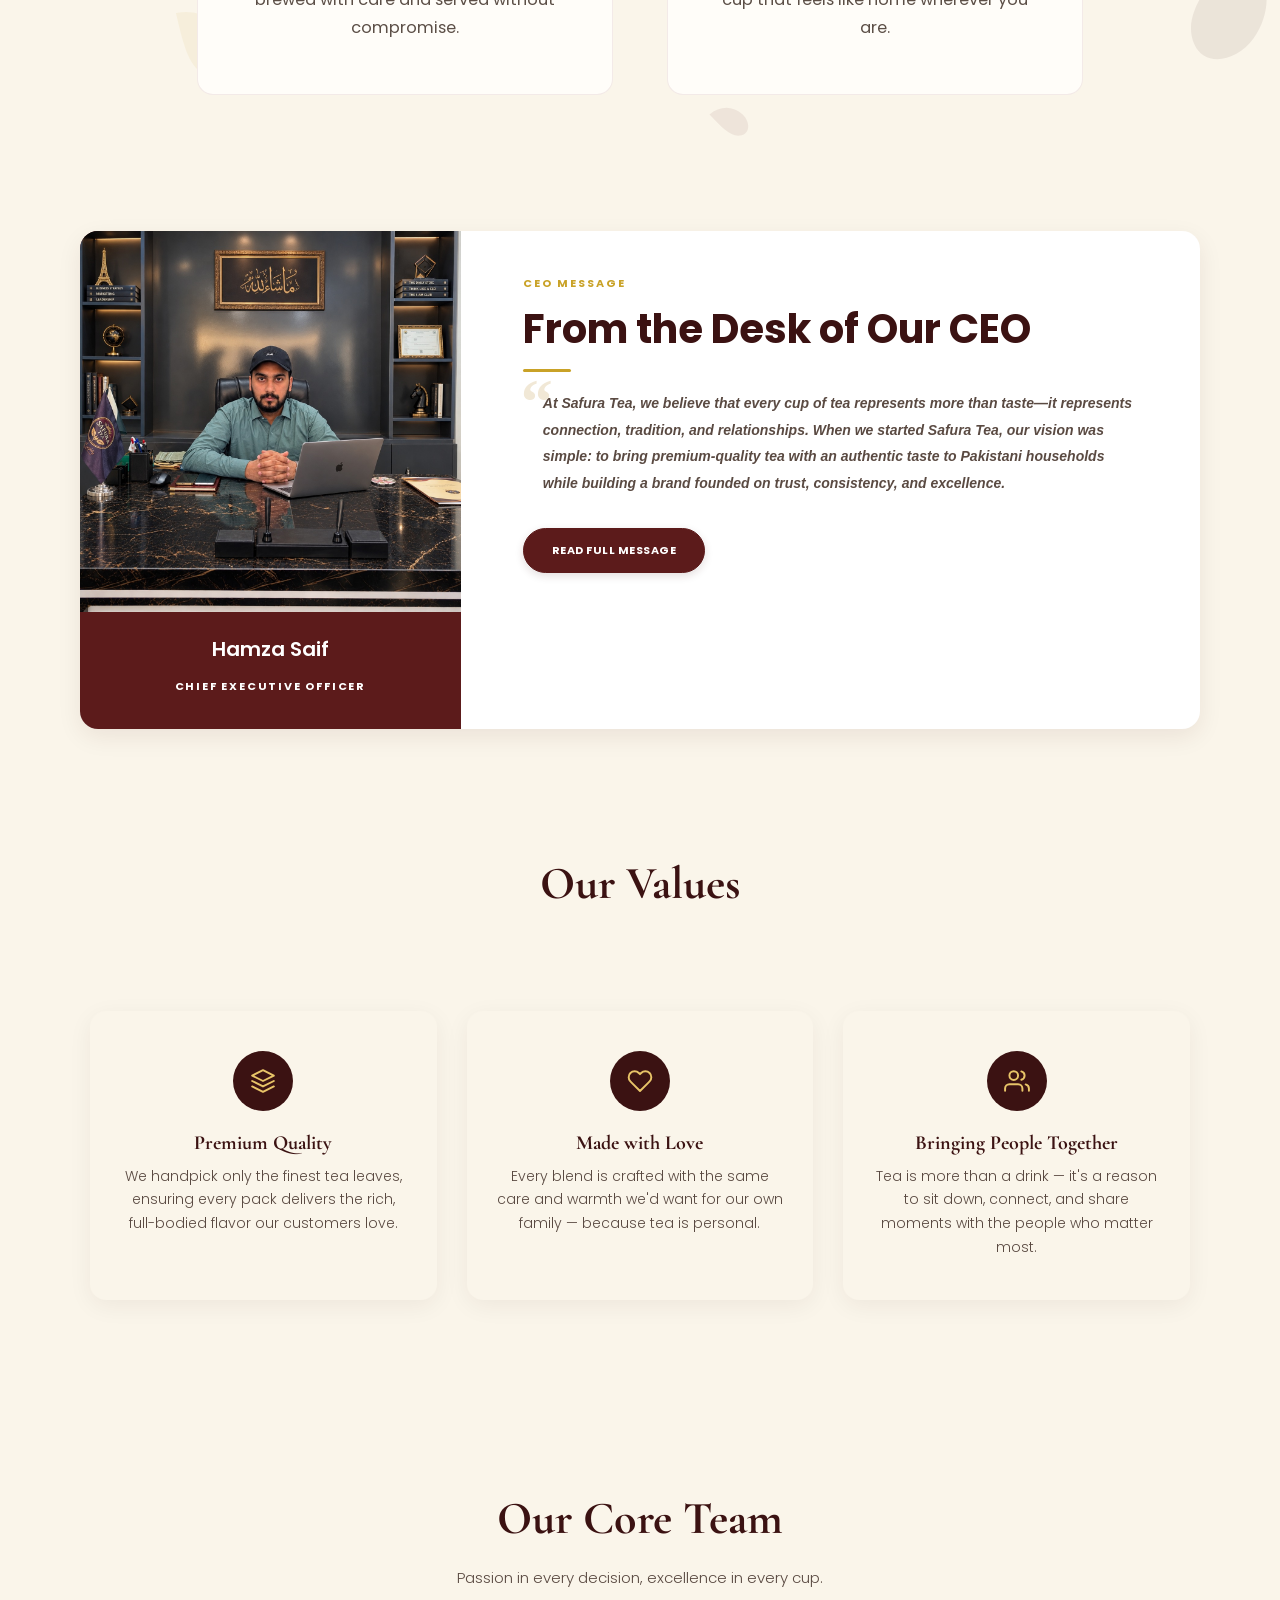
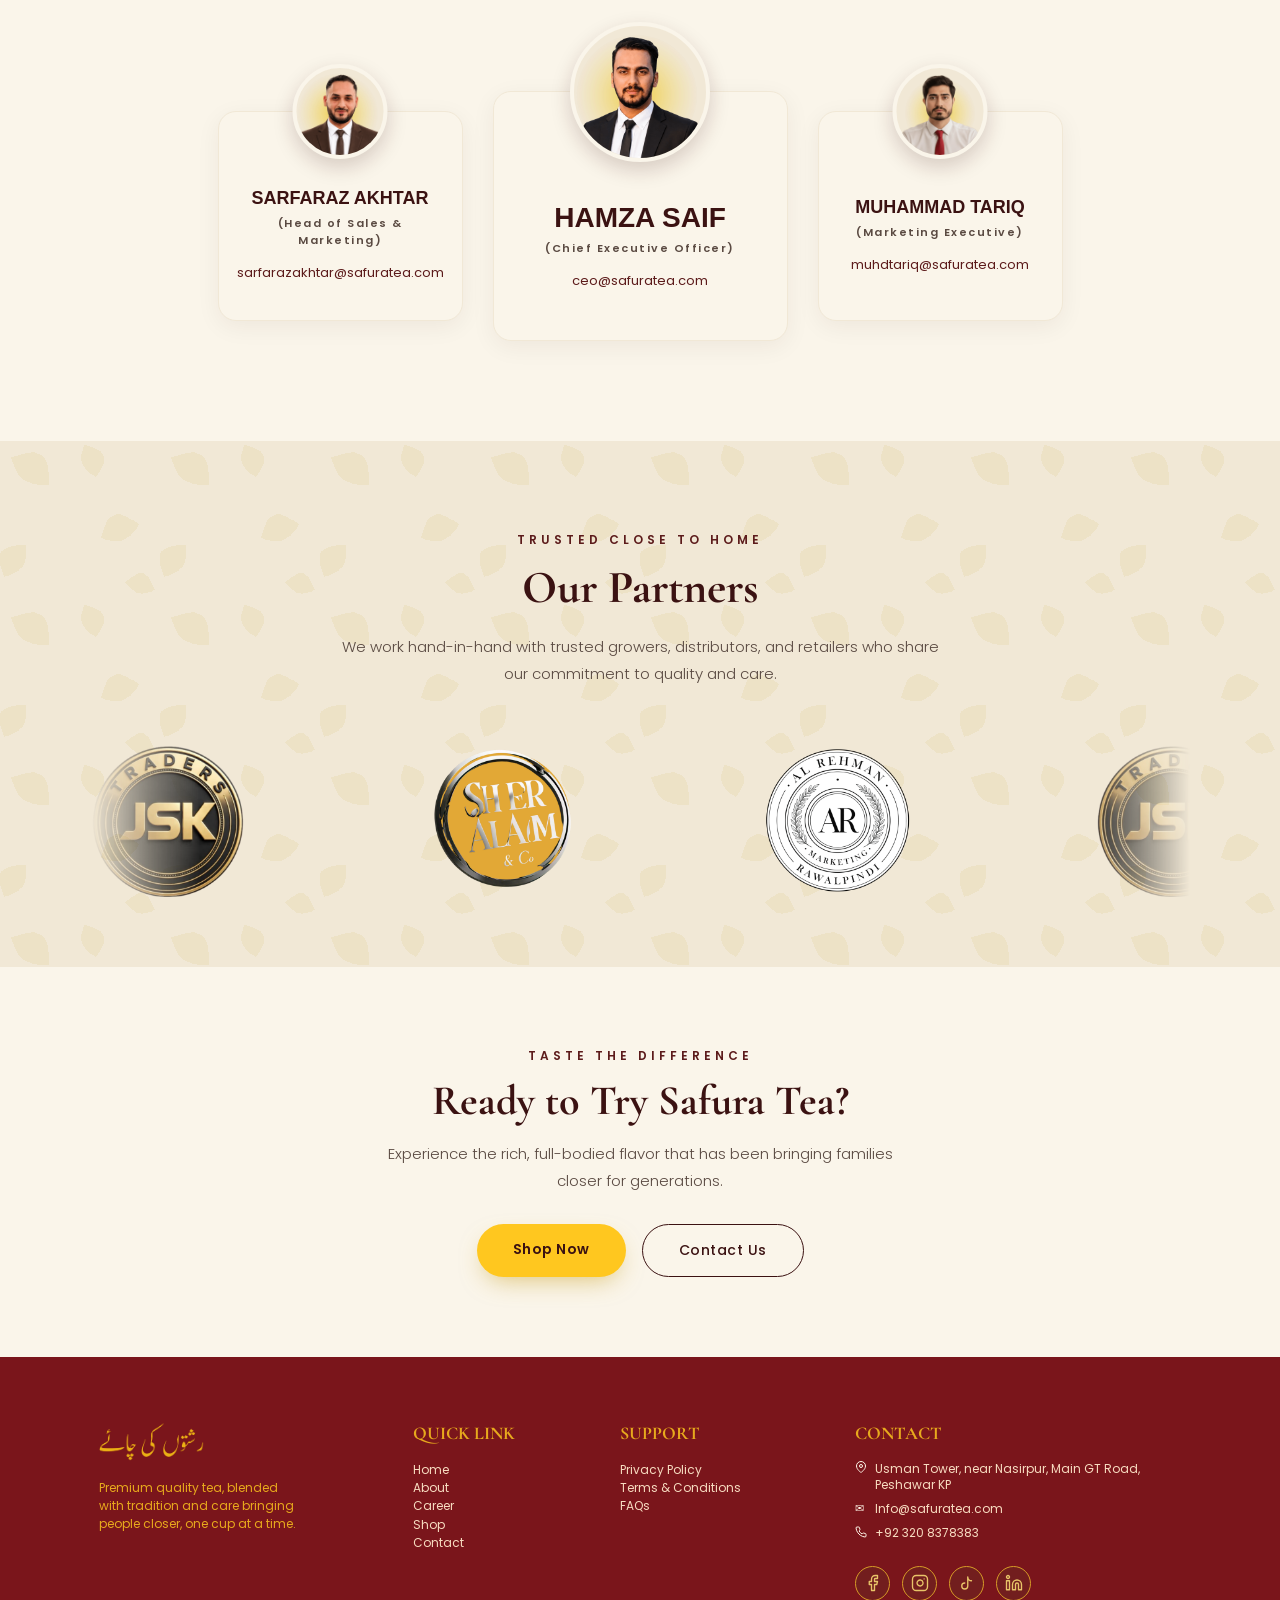
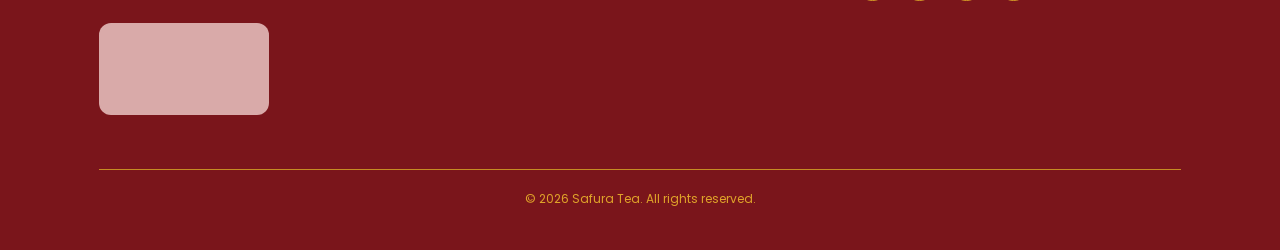
==== commit d68e8c67: "Update Partner Logo" ====
--- a/about/index.html
+++ b/about/index.html
@@ -267,12 +267,18 @@
       <div class="partner-logo">
         <img src="assets/images/SHER ALAM.png" alt="Partner logo">
       </div>
+       <div class="partner-logo">
+        <img src="assets/images/AlRehman.png" alt="Partner logo">
+      </div>
       <!-- Set 2 (duplicate for seamless loop) -->
       <div class="partner-logo">
         <img src="assets/images/JSK.png" alt="Partner logo">
       </div>
       <div class="partner-logo">
         <img src="assets/images/SHER ALAM.png" alt="Partner logo">
+      </div>
+       <div class="partner-logo">
+        <img src="assets/images/AlRehman.png" alt="Partner logo">
       </div>
     </div>
   </div>
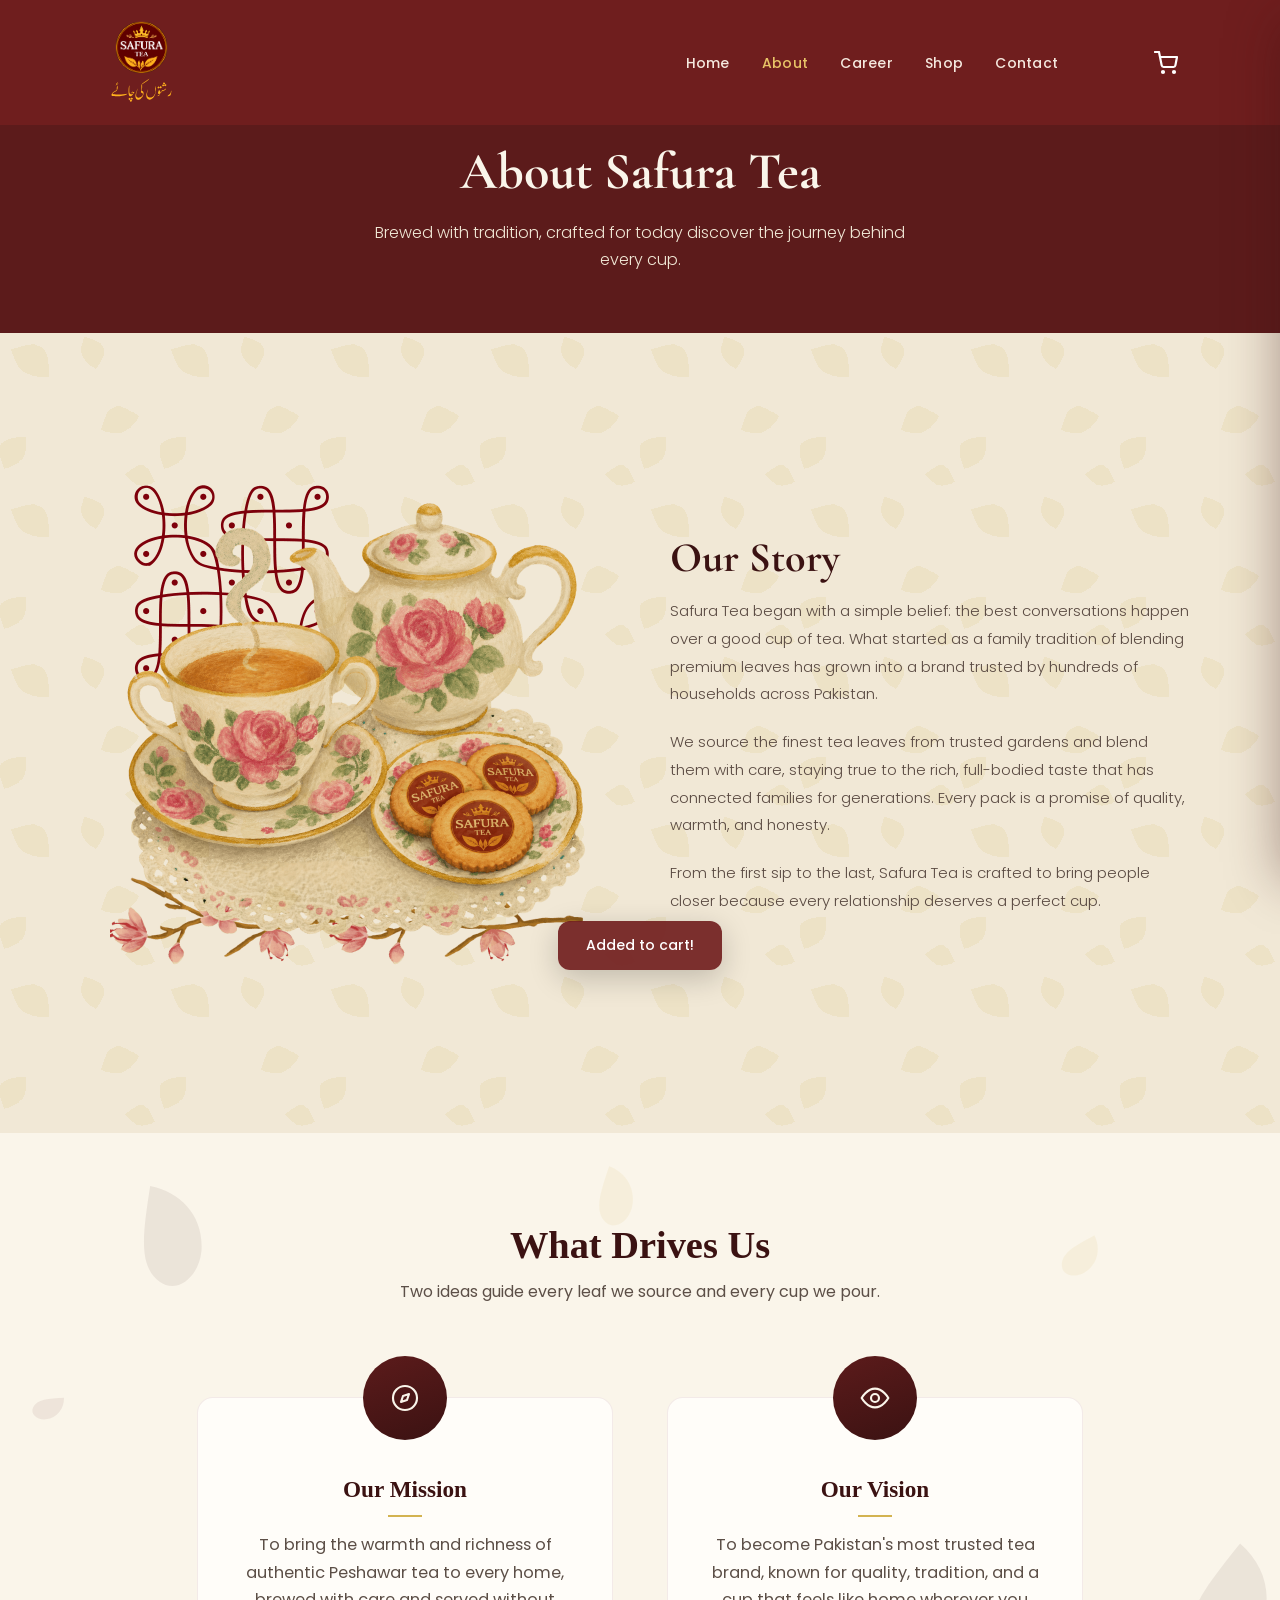
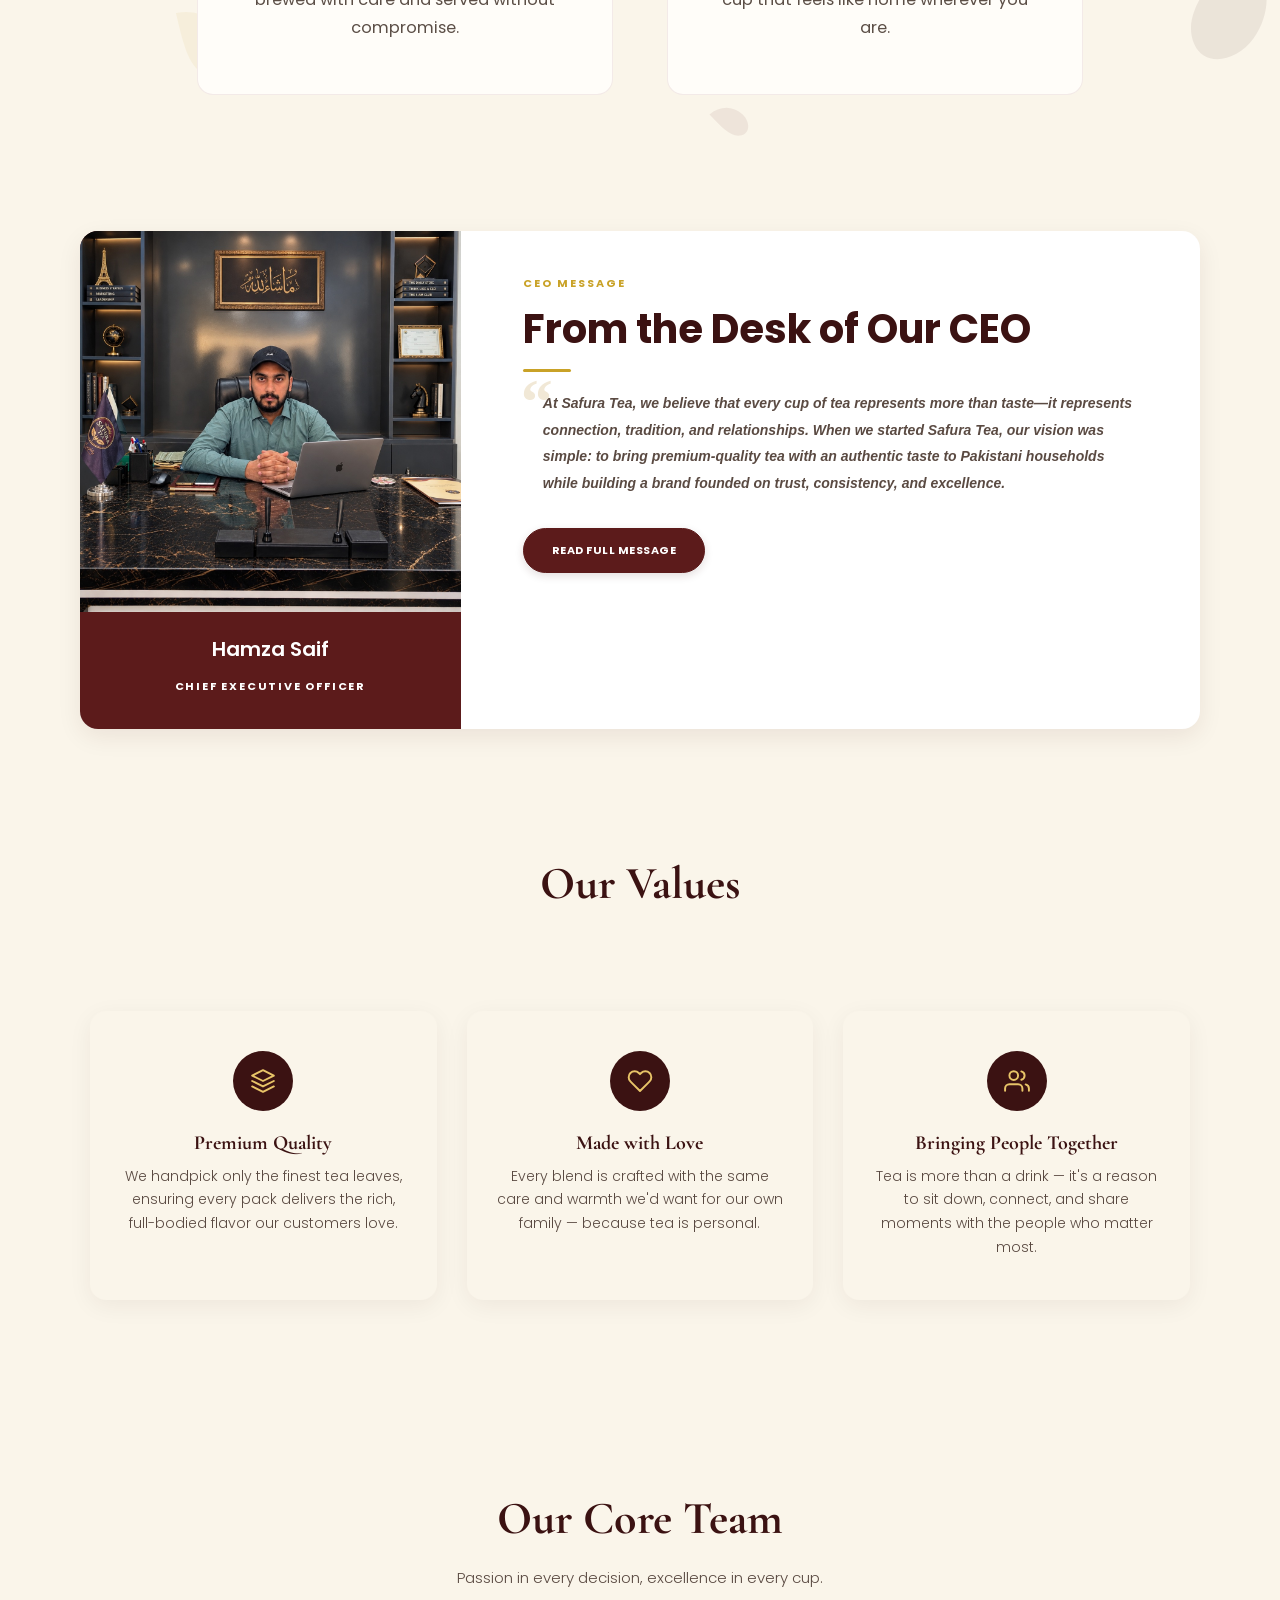
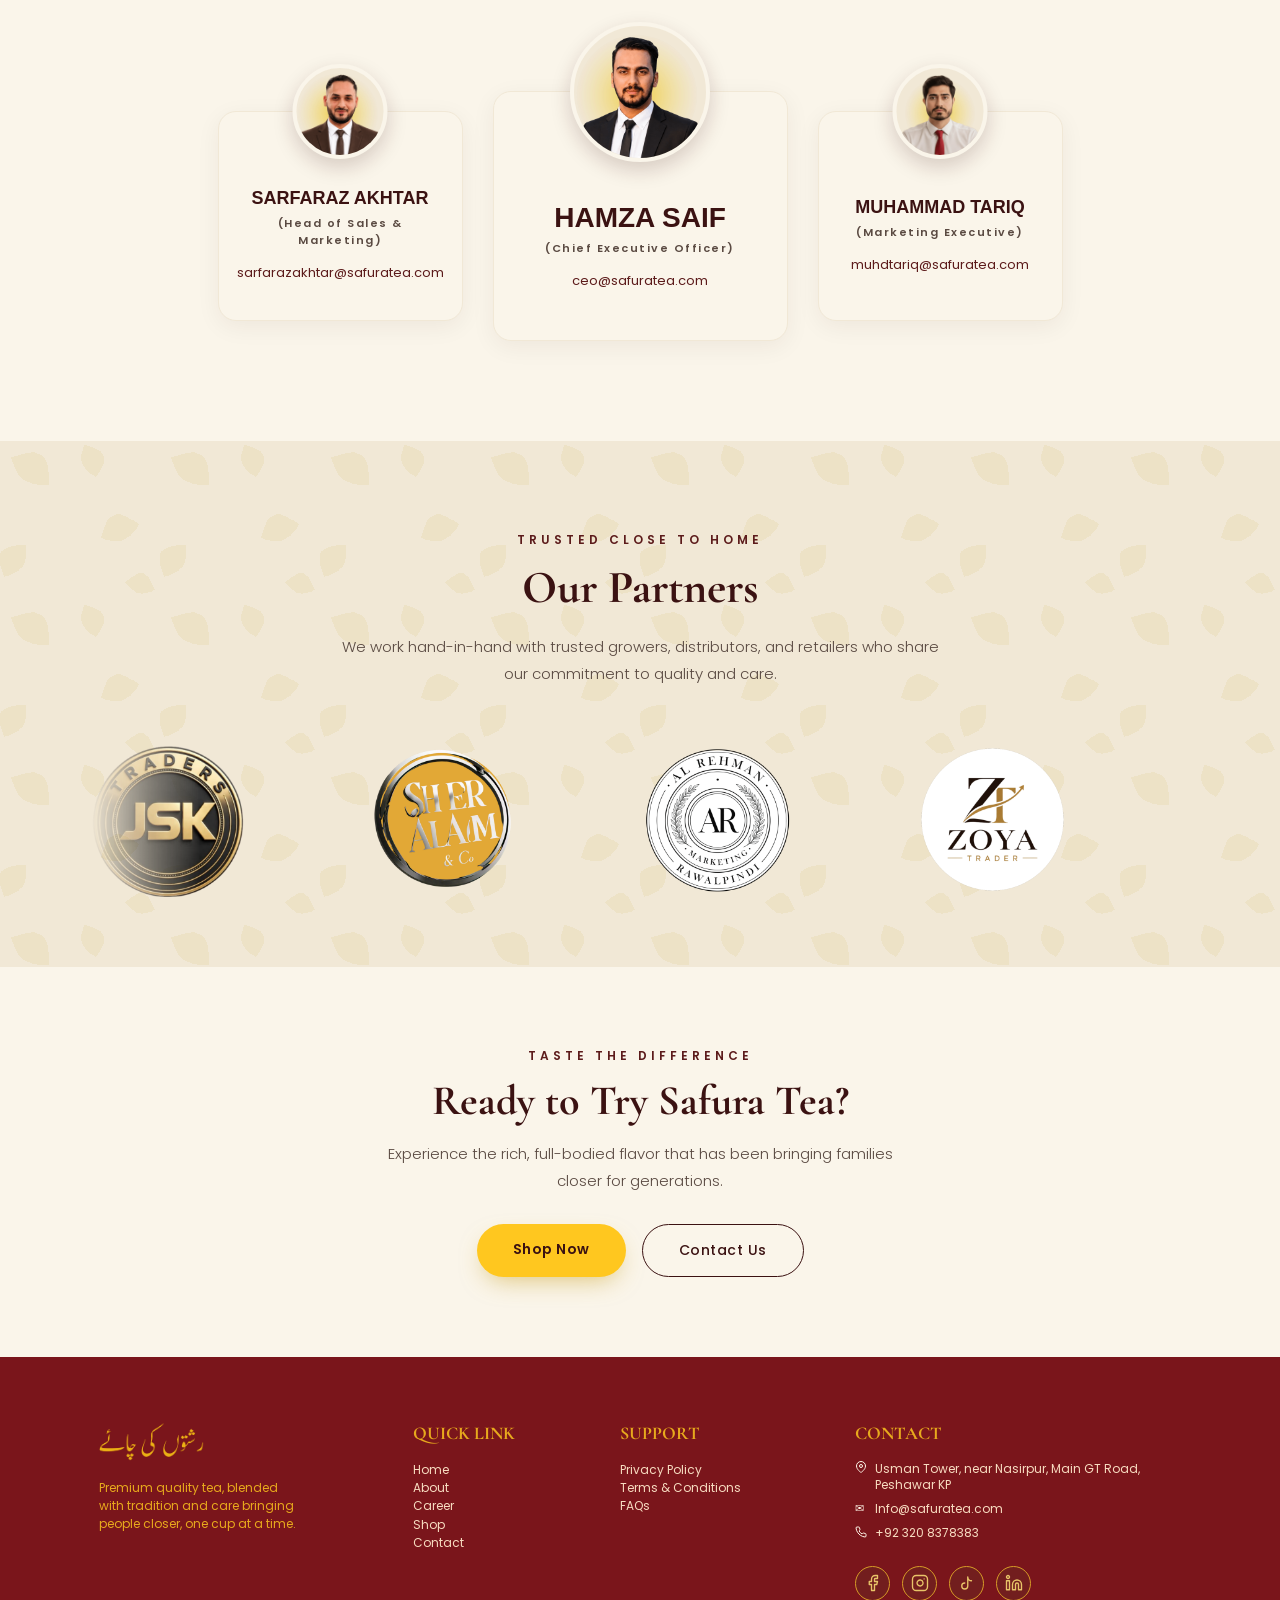
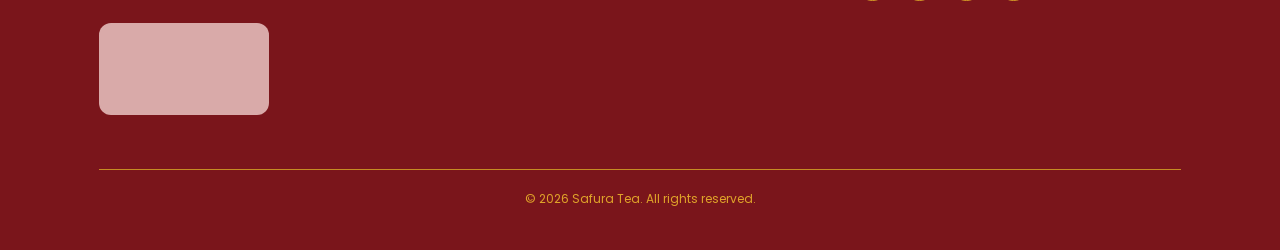
==== commit cb6952a1: "Add Another Partner (Zoya Traders)" ====
--- a/about/index.html
+++ b/about/index.html
@@ -258,9 +258,6 @@
   <div class="partners-marquee">
     <div class="partners-track">
       <!-- Set 1 -->
-      <!-- <div class="partner-logo">
-        <img src="assets/images/Logo-1.png" alt="Partner logo">
-      </div> -->
       <div class="partner-logo">
         <img src="assets/images/JSK.png" alt="Partner logo">
       </div>
@@ -269,6 +266,9 @@
       </div>
        <div class="partner-logo">
         <img src="assets/images/AlRehman.png" alt="Partner logo">
+      </div>
+        <div class="partner-logo">
+        <img src="assets/images/Zoya Traders PNG.png" alt="Partner logo">
       </div>
       <!-- Set 2 (duplicate for seamless loop) -->
       <div class="partner-logo">
@@ -279,6 +279,9 @@
       </div>
        <div class="partner-logo">
         <img src="assets/images/AlRehman.png" alt="Partner logo">
+      </div>
+         <div class="partner-logo">
+        <img src="assets/images/Zoya Traders PNG.png" alt="Partner logo">
       </div>
     </div>
   </div>
